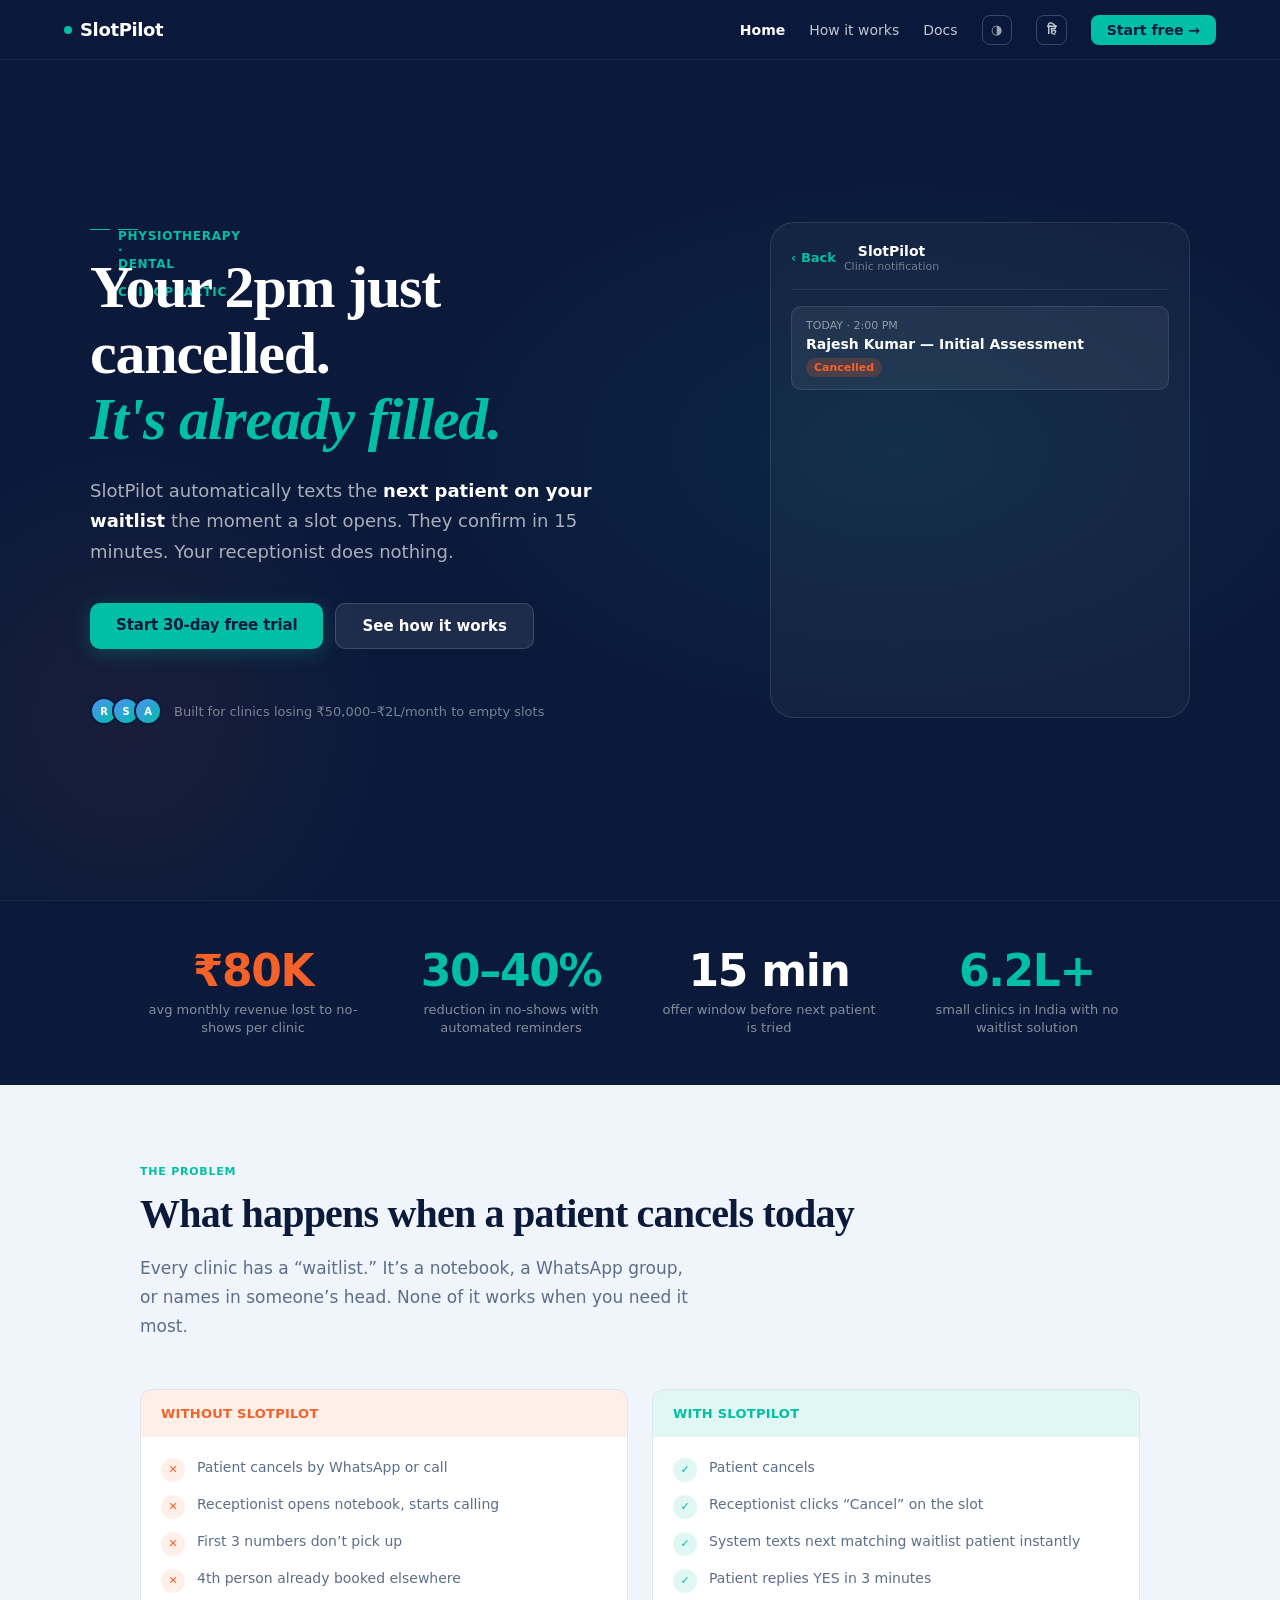
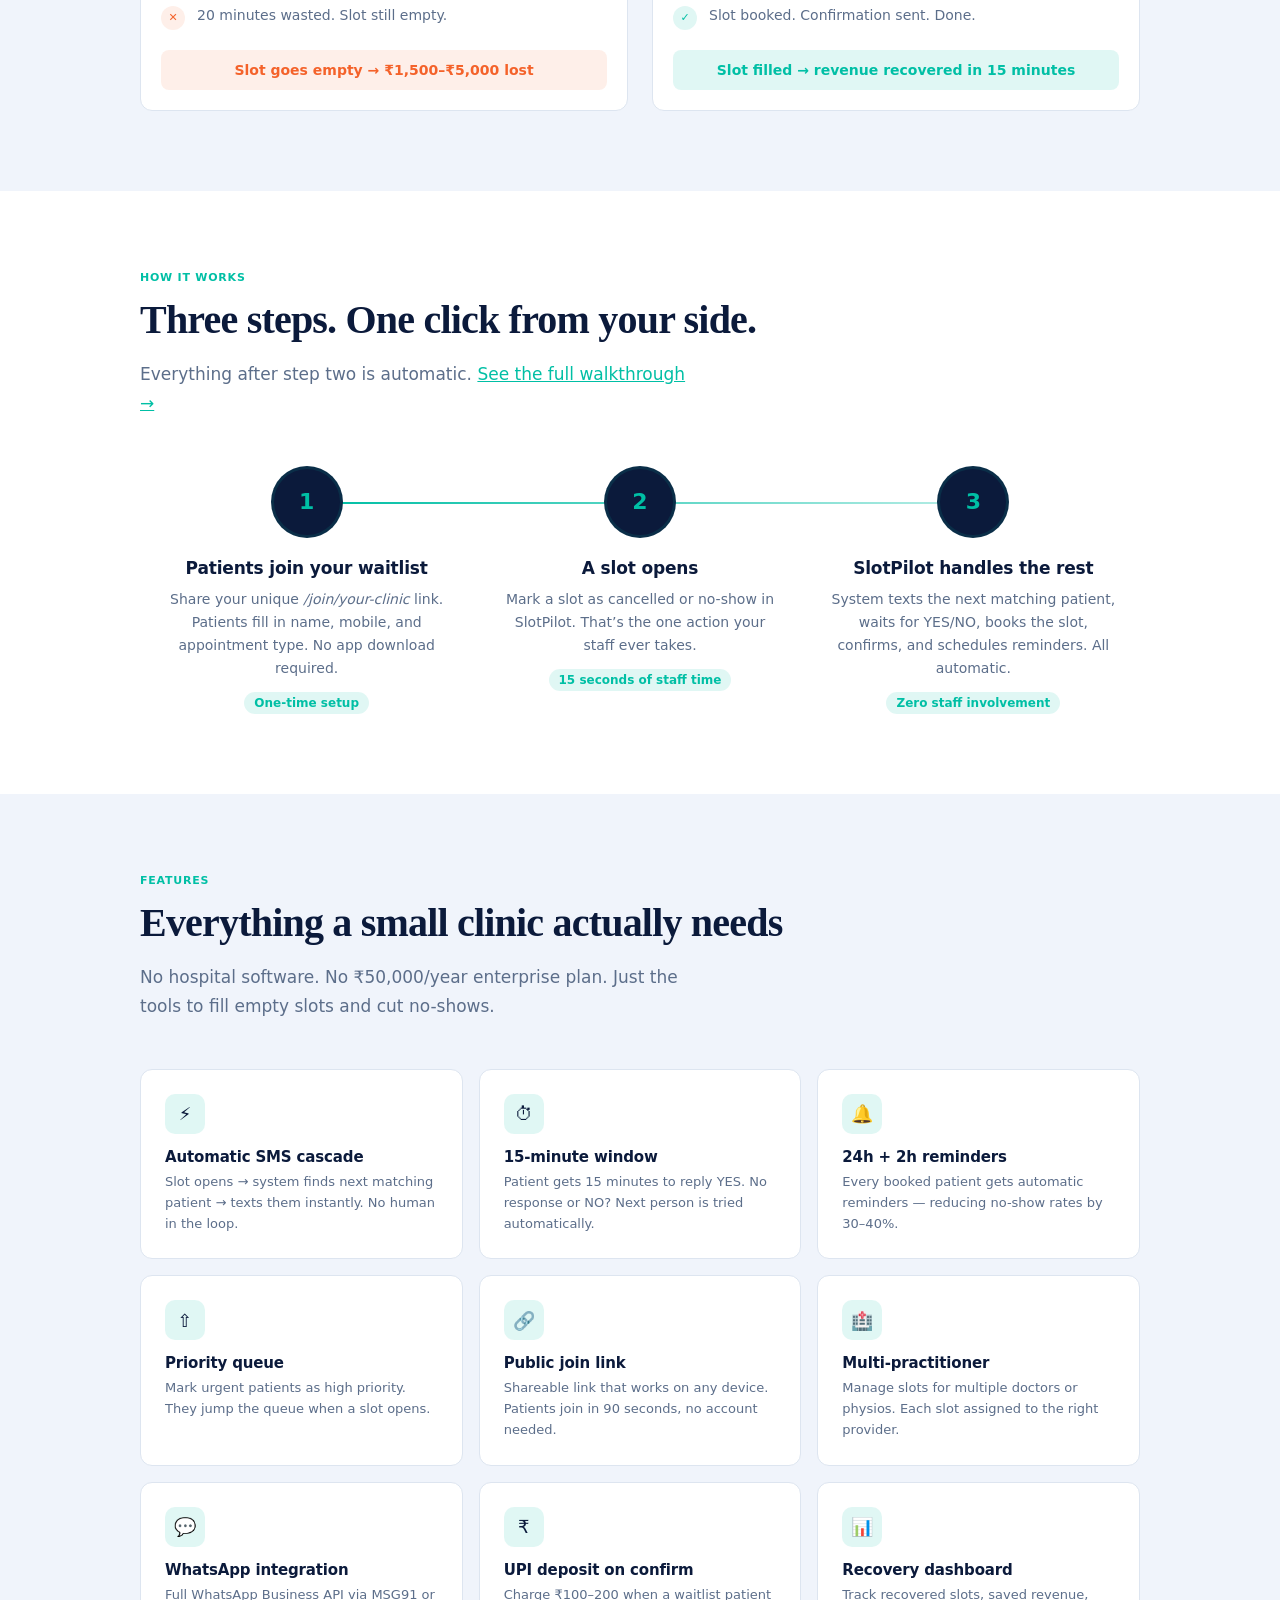
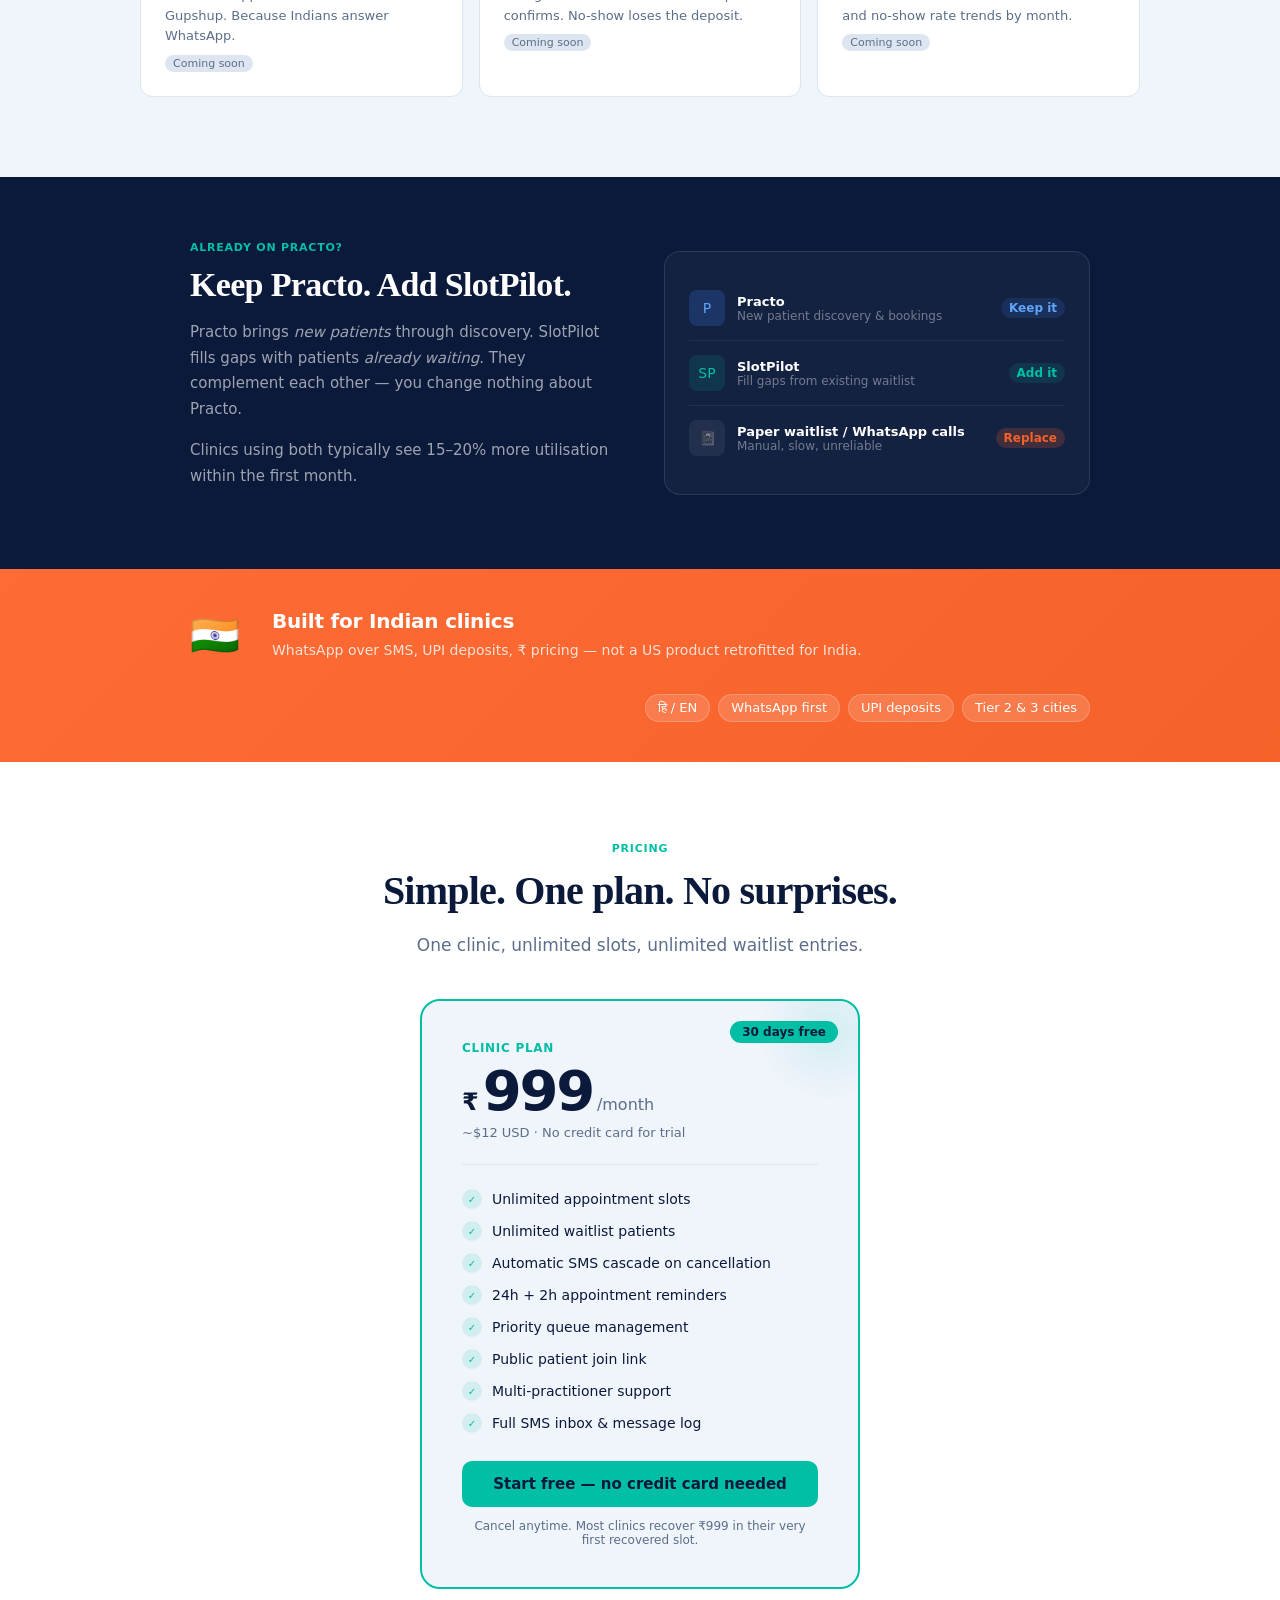
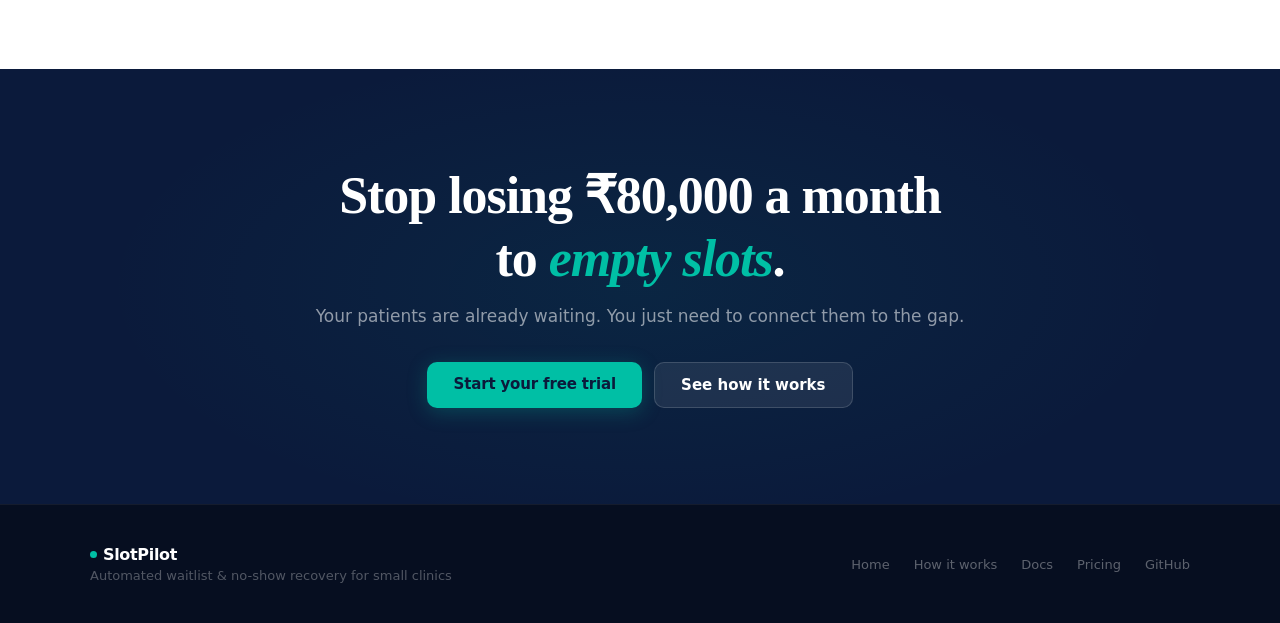
==== index.html @ 2dc46ecb "Add English/Hindi i18n to all three site pages Full translation coverage on index.html and how-it-wo" ====
<!DOCTYPE html>
<html lang="en">
<head>
<meta charset="UTF-8">
<meta name="viewport" content="width=device-width,initial-scale=1.0">
<title>SlotPilot — Automated Clinic Waitlist & No-Show Recovery</title>
<meta name="description" content="SlotPilot automatically fills cancelled clinic slots from your waitlist via SMS. Built for physiotherapy, dental, and chiropractic clinics. 30-day free trial.">
<meta name="keywords" content="clinic waitlist management, appointment no-show software, healthcare scheduling India, physiotherapy software, dental clinic management, SMS patient reminders, clinic revenue recovery, waitlist automation, Practo alternative, small clinic software">
<meta property="og:title" content="SlotPilot — Stop Losing ₹80,000/Month to Empty Slots">
<meta property="og:description" content="Your 2pm just cancelled. It's already filled. SlotPilot texts the next waitlist patient automatically. 30-day free trial.">
<meta property="og:type" content="website">
<link rel="stylesheet" href="style.css">
<style>
/* HERO */
.hero{background:var(--midnight);padding:120px 5vw 80px;position:relative;overflow:hidden;min-height:100vh;display:flex;align-items:center;}
.hero::before{content:'';position:absolute;inset:0;background:radial-gradient(ellipse 60% 50% at 70% 50%,rgba(0,191,165,0.08) 0%,transparent 60%),radial-gradient(ellipse 40% 60% at 10% 80%,rgba(244,98,42,0.06) 0%,transparent 50%);}
.hero-inner{max-width:1100px;margin:0 auto;display:grid;grid-template-columns:1fr 420px;gap:60px;align-items:center;position:relative;z-index:1;width:100%;}
@media(max-width:900px){.hero-inner{grid-template-columns:1fr;}.hero-phone{display:none;}}
.hero-eyebrow{display:inline-flex;align-items:center;gap:8px;font-size:12px;font-weight:600;letter-spacing:0.06em;text-transform:uppercase;color:var(--teal);margin-bottom:24px;}
.hero-eyebrow span{display:inline-block;width:20px;height:1px;background:var(--teal);}
.hero h1{font-family:Georgia,"Times New Roman",serif;font-size:clamp(36px,5vw,60px);font-weight:700;line-height:1.1;color:#fff;text-wrap:balance;letter-spacing:-0.02em;margin-bottom:24px;}
.hero h1 em{font-style:italic;color:var(--teal);}
.hero-sub{font-size:18px;line-height:1.7;color:rgba(255,255,255,0.65);max-width:520px;margin-bottom:36px;}
.hero-sub strong{color:#fff;}
.hero-actions{display:flex;gap:12px;flex-wrap:wrap;margin-bottom:48px;}
.hero-proof{display:flex;align-items:center;gap:12px;font-size:13px;color:rgba(255,255,255,0.45);}
.hero-proof-dots{display:flex;}
.proof-avatar{width:28px;height:28px;border-radius:50%;border:2px solid var(--midnight);background:linear-gradient(135deg,#4F8EF7,#00BFA5);display:flex;align-items:center;justify-content:center;font-size:10px;color:#fff;font-weight:700;margin-left:-6px;}
.proof-avatar:first-child{margin-left:0;}
/* PHONE */
.hero-phone{background:rgba(255,255,255,0.04);border:1px solid rgba(255,255,255,0.1);border-radius:24px;padding:20px;}
.phone-bar{display:flex;align-items:center;gap:8px;padding-bottom:16px;border-bottom:1px solid rgba(255,255,255,0.08);margin-bottom:16px;}
.phone-back{color:var(--teal);font-size:13px;font-weight:600;}
.phone-contact{flex:1;text-align:center;font-size:14px;font-weight:600;color:#fff;}
.phone-sub{font-size:11px;color:rgba(255,255,255,0.4);text-align:center;margin-top:1px;}
.chat{display:flex;flex-direction:column;gap:12px;min-height:340px;}
.chat-row{display:flex;}.chat-row.out{justify-content:flex-end;}.chat-row.in{justify-content:flex-start;}
.bubble{max-width:82%;padding:10px 14px;border-radius:16px;font-size:13px;line-height:1.5;}
.bubble.out{background:var(--teal);color:var(--midnight);font-weight:500;border-bottom-right-radius:3px;}
.bubble.in{background:rgba(255,255,255,0.1);color:#fff;border-bottom-left-radius:3px;border:1px solid rgba(255,255,255,0.08);}
.bubble-time{display:block;font-size:10px;margin-top:5px;opacity:0.55;}
.slot-card{background:rgba(255,255,255,0.06);border:1px solid rgba(255,255,255,0.1);border-radius:10px;padding:12px 14px;width:100%;margin-bottom:4px;}
.slot-card .sc-time{font-size:11px;color:rgba(255,255,255,0.5);margin-bottom:4px;}
.slot-card .sc-name{font-size:14px;font-weight:600;color:#fff;}
.slot-card .sc-status{display:inline-block;margin-top:6px;font-size:11px;font-weight:600;padding:3px 8px;border-radius:100px;}
.sc-status.cancelled{background:rgba(244,98,42,0.2);color:#F4622A;}
.sc-status.booked{background:rgba(0,191,165,0.2);color:#00BFA5;}
.chat-step{opacity:0;transform:translateY(8px);transition:opacity .5s,transform .5s;}
.chat-step.show{opacity:1;transform:translateY(0);}
/* STATS */
.stats{background:var(--midnight);padding:48px 5vw;border-top:1px solid rgba(255,255,255,0.06);}
.stats-inner{max-width:1000px;margin:0 auto;display:grid;grid-template-columns:repeat(4,1fr);gap:32px;}
@media(max-width:700px){.stats-inner{grid-template-columns:repeat(2,1fr);}}
.stat{text-align:center;}
.stat-value{font-size:clamp(28px,4vw,44px);font-weight:800;font-variant-numeric:tabular-nums;letter-spacing:-0.03em;line-height:1;margin-bottom:8px;}
.stat-value.ember{color:var(--ember);}.stat-value.teal{color:var(--teal);}.stat-value.white{color:#fff;}
.stat-label{font-size:13px;color:rgba(255,255,255,0.5);line-height:1.4;}
/* BA */
.ba-grid{display:grid;grid-template-columns:1fr 1fr;gap:24px;}
@media(max-width:700px){.ba-grid{grid-template-columns:1fr;}}
.ba-card{background:var(--surface);border-radius:var(--radius);border:1px solid var(--border);overflow:hidden;}
.ba-header{padding:16px 20px;font-size:13px;font-weight:700;letter-spacing:0.02em;text-transform:uppercase;}
.ba-header.before{background:var(--ember-t);color:var(--ember);}
.ba-header.after{background:var(--teal-t);color:var(--teal);}
.ba-steps{padding:20px;display:flex;flex-direction:column;gap:12px;}
.ba-step{display:flex;gap:12px;align-items:flex-start;font-size:14px;color:var(--ash);line-height:1.5;}
.ba-icon{width:24px;height:24px;border-radius:50%;flex-shrink:0;display:flex;align-items:center;justify-content:center;font-size:11px;font-weight:700;margin-top:1px;}
.ba-icon.x{background:var(--ember-t);color:var(--ember);}
.ba-icon.ok{background:var(--teal-t);color:var(--teal);}
.ba-result{margin:0 20px 20px;padding:12px 16px;border-radius:8px;font-size:14px;font-weight:600;text-align:center;}
.ba-result.loss{background:var(--ember-t);color:var(--ember);}
.ba-result.win{background:var(--teal-t);color:var(--teal);}
/* HOW */
.steps-row{display:grid;grid-template-columns:repeat(3,1fr);gap:0;position:relative;}
@media(max-width:700px){.steps-row{grid-template-columns:1fr;}}
.steps-row::before{content:'';position:absolute;top:36px;left:calc(16.67% + 20px);right:calc(16.67% + 20px);height:2px;background:linear-gradient(90deg,var(--teal),rgba(0,191,165,0.3));}
@media(max-width:700px){.steps-row::before{display:none;}}
.how-step{text-align:center;padding:0 24px;position:relative;z-index:1;}
.how-num{width:72px;height:72px;border-radius:50%;background:var(--midnight);color:var(--teal);font-size:22px;font-weight:800;display:flex;align-items:center;justify-content:center;margin:0 auto 20px;border:3px solid var(--teal-t);font-variant-numeric:tabular-nums;}
.how-title{font-size:17px;font-weight:700;color:var(--ink);margin-bottom:10px;letter-spacing:-0.01em;}
.how-desc{font-size:14px;color:var(--ash);line-height:1.65;}
.how-badge{display:inline-block;margin-top:12px;background:var(--teal-t);color:var(--teal);font-size:12px;font-weight:600;padding:4px 10px;border-radius:100px;}
/* FEATURES */
.features-grid{display:grid;grid-template-columns:repeat(3,1fr);gap:16px;}
@media(max-width:800px){.features-grid{grid-template-columns:repeat(2,1fr);}}
@media(max-width:500px){.features-grid{grid-template-columns:1fr;}}
.feat{background:var(--surface);border:1px solid var(--border);border-radius:var(--radius);padding:24px;transition:border-color .2s,box-shadow .2s;}
.feat:hover{border-color:var(--teal);box-shadow:0 4px 24px rgba(0,191,165,0.08);}
.feat-icon{width:40px;height:40px;border-radius:10px;background:var(--teal-t);display:flex;align-items:center;justify-content:center;font-size:18px;margin-bottom:14px;}
.feat-title{font-size:15px;font-weight:700;color:var(--ink);margin-bottom:6px;letter-spacing:-0.01em;}
.feat-desc{font-size:13px;color:var(--ash);line-height:1.6;}
.feat-coming{display:inline-block;margin-top:8px;font-size:11px;color:var(--ash);background:var(--border);padding:2px 8px;border-radius:100px;}
/* PRACTO */
.practo-section{background:var(--midnight);padding:64px 5vw;}
.practo-inner{max-width:900px;margin:0 auto;display:grid;grid-template-columns:1fr 1fr;gap:48px;align-items:center;}
@media(max-width:700px){.practo-inner{grid-template-columns:1fr;gap:32px;}}
.practo-text .label{font-size:11px;font-weight:700;letter-spacing:0.07em;text-transform:uppercase;color:var(--teal);margin-bottom:12px;}
.practo-text h2{font-family:Georgia,"Times New Roman",serif;font-size:clamp(22px,3vw,34px);font-weight:700;color:#fff;letter-spacing:-0.02em;margin-bottom:16px;text-wrap:balance;}
.practo-text p{font-size:15px;color:rgba(255,255,255,0.6);line-height:1.7;margin-bottom:16px;}
.practo-diagram{background:rgba(255,255,255,0.04);border:1px solid rgba(255,255,255,0.1);border-radius:16px;padding:24px;}
.prow{display:flex;align-items:center;gap:12px;padding:14px 0;border-bottom:1px solid rgba(255,255,255,0.06);}
.prow:last-child{border-bottom:none;}
.prow-icon{width:36px;height:36px;border-radius:8px;display:flex;align-items:center;justify-content:center;font-size:14px;flex-shrink:0;}
.prow-icon.blue{background:rgba(59,130,246,0.2);color:#60A5FA;}
.prow-icon.teal{background:var(--teal-t);color:var(--teal);}
.prow-label{flex:1;}
.prow-name{font-size:13px;font-weight:600;color:#fff;}
.prow-job{font-size:12px;color:rgba(255,255,255,0.4);}
.prow-check{font-size:12px;font-weight:600;padding:3px 8px;border-radius:100px;}
.prow-check.comp{background:rgba(59,130,246,0.15);color:#60A5FA;}
.prow-check.sp{background:var(--teal-t);color:var(--teal);}
/* INDIA */
.india-bar{background:linear-gradient(135deg,#FF6B35 0%,#F4622A 100%);padding:40px 5vw;}
.india-inner{max-width:900px;margin:0 auto;display:flex;align-items:center;gap:32px;flex-wrap:wrap;}
.india-flag{font-size:40px;flex-shrink:0;}
.india-text h3{font-size:20px;font-weight:700;color:#fff;margin-bottom:6px;letter-spacing:-0.01em;}
.india-text p{font-size:14px;color:rgba(255,255,255,0.8);line-height:1.6;}
.india-tags{margin-left:auto;display:flex;gap:8px;flex-wrap:wrap;}
.india-tag{background:rgba(255,255,255,0.15);color:#fff;padding:5px 12px;border-radius:100px;font-size:13px;font-weight:500;border:1px solid rgba(255,255,255,0.2);}
/* PRICING */
.pricing-section{background:var(--surface);}
.pricing-card{max-width:440px;margin:0 auto;background:var(--bg);border:2px solid var(--teal);border-radius:20px;padding:40px;position:relative;overflow:hidden;}
.pricing-card::before{content:'';position:absolute;top:-40px;right:-40px;width:140px;height:140px;background:radial-gradient(circle,rgba(0,191,165,0.12) 0%,transparent 70%);}
.pricing-badge{position:absolute;top:20px;right:20px;background:var(--teal);color:var(--midnight);font-size:12px;font-weight:700;padding:4px 12px;border-radius:100px;}
.pricing-plan{font-size:12px;font-weight:700;letter-spacing:0.06em;text-transform:uppercase;color:var(--teal);margin-bottom:8px;}
.pricing-price{display:flex;align-items:baseline;gap:4px;margin-bottom:6px;}
.pricing-currency{font-size:24px;font-weight:700;color:var(--ink);}
.pricing-amount{font-size:56px;font-weight:800;color:var(--ink);letter-spacing:-0.04em;font-variant-numeric:tabular-nums;line-height:1;}
.pricing-period{font-size:16px;color:var(--ash);}
.pricing-usd{font-size:13px;color:var(--ash);margin-bottom:24px;}
.pricing-divider{height:1px;background:var(--border);margin:24px 0;}
.pricing-features{display:flex;flex-direction:column;gap:12px;margin-bottom:28px;}
.pf{display:flex;align-items:center;gap:10px;font-size:14px;color:var(--ink);}
.pf-check{width:20px;height:20px;border-radius:50%;background:var(--teal-t);color:var(--teal);font-size:10px;font-weight:700;display:flex;align-items:center;justify-content:center;flex-shrink:0;}
.pricing-note{text-align:center;font-size:12px;color:var(--ash);margin-top:12px;}
/* CTA */
.cta-section{background:var(--midnight);padding:96px 5vw;text-align:center;position:relative;overflow:hidden;}
.cta-section::before{content:'';position:absolute;inset:0;background:radial-gradient(ellipse 60% 80% at 50% 50%,rgba(0,191,165,0.07) 0%,transparent 70%);}
.cta-section h2{font-family:Georgia,"Times New Roman",serif;font-size:clamp(28px,5vw,52px);font-weight:700;color:#fff;text-wrap:balance;margin-bottom:16px;letter-spacing:-0.02em;line-height:1.2;position:relative;z-index:1;}
.cta-section h2 em{color:var(--teal);font-style:italic;}
.cta-sub{font-size:17px;color:rgba(255,255,255,0.55);margin-bottom:36px;position:relative;z-index:1;}
.cta-actions{display:flex;gap:12px;justify-content:center;flex-wrap:wrap;position:relative;z-index:1;}
</style>
</head>
<body>
<nav id="nav" class="dark-nav">
  <a class="nav-logo" href="index.html"><span class="dot"></span>SlotPilot</a>
  <div class="nav-links">
    <a class="nav-link active" href="index.html" data-i18n="nav.home">Home</a>
    <a class="nav-link" href="how-it-works.html" data-i18n="nav.how">How it works</a>
    <a class="nav-link" href="docs.html" data-i18n="nav.docs">Docs</a>
    <button class="nav-theme" id="themeBtn" aria-label="Toggle theme">&#9681;</button>
    <button class="nav-lang" id="langBtn" aria-label="हिंदी में बदलें">हि</button>
    <a class="nav-cta" href="#pricing" data-i18n="nav.startFree">Start free &rarr;</a>
  </div>
</nav>

<section class="hero">
  <div class="hero-inner">
    <div>
      <div class="hero-eyebrow"><span></span><span data-i18n="hero.eyebrow">Physiotherapy &middot; dental &middot; chiropractic</span></div>
      <h1 data-i18n="hero.h1">Your 2pm just<br>cancelled.<br><em>It's already filled.</em></h1>
      <p class="hero-sub" data-i18n="hero.sub">SlotPilot automatically texts the <strong>next patient on your waitlist</strong> the moment a slot opens. They confirm in 15 minutes. Your receptionist does nothing.</p>
      <div class="hero-actions">
        <a class="btn-primary" href="#pricing" data-i18n="hero.cta1">Start 30-day free trial</a>
        <a class="btn-ghost-dark" href="how-it-works.html" data-i18n="hero.cta2">See how it works</a>
      </div>
      <div class="hero-proof">
        <div class="hero-proof-dots">
          <div class="proof-avatar">R</div><div class="proof-avatar">S</div><div class="proof-avatar">A</div>
        </div>
        <span data-i18n="hero.proof">Built for clinics losing &#8377;50,000&ndash;&#8377;2L/month to empty slots</span>
      </div>
    </div>
    <div class="hero-phone">
      <div class="phone-bar">
        <span class="phone-back">&#8249; Back</span>
        <div><div class="phone-contact">SlotPilot</div><div class="phone-sub">Clinic notification</div></div>
        <span></span>
      </div>
      <div class="chat" id="chat">
        <div class="slot-card chat-step" id="s0">
          <div class="sc-time">TODAY &middot; 2:00 PM</div>
          <div class="sc-name">Rajesh Kumar &mdash; Initial Assessment</div>
          <span class="sc-status cancelled">Cancelled</span>
        </div>
        <div class="chat-row out chat-step" id="s1">
          <div class="bubble out">Hi Priya! An <strong>Initial Assessment</strong> slot opened at City Physio at 2:00pm. Reply YES to confirm or NO to skip. Offer expires in 15 min.<span class="bubble-time">2:08pm &middot; SlotPilot</span></div>
        </div>
        <div class="chat-row in chat-step" id="s2">
          <div class="bubble in">YES<span class="bubble-time">2:11pm</span></div>
        </div>
        <div class="slot-card chat-step" id="s3">
          <div class="sc-time">TODAY &middot; 2:00 PM</div>
          <div class="sc-name">Priya Mehta &mdash; Initial Assessment</div>
          <span class="sc-status booked">&#10003; Booked</span>
        </div>
      </div>
    </div>
  </div>
</section>

<div class="stats">
  <div class="stats-inner">
    <div class="stat"><div class="stat-value ember">&#8377;80K</div><div class="stat-label" data-i18n="stat.1">avg monthly revenue lost to no-shows per clinic</div></div>
    <div class="stat"><div class="stat-value teal">30&ndash;40%</div><div class="stat-label" data-i18n="stat.2">reduction in no-shows with automated reminders</div></div>
    <div class="stat"><div class="stat-value white">15 min</div><div class="stat-label" data-i18n="stat.3">offer window before next patient is tried</div></div>
    <div class="stat"><div class="stat-value teal">6.2L+</div><div class="stat-label" data-i18n="stat.4">small clinics in India with no waitlist solution</div></div>
  </div>
</div>

<section class="section">
  <div class="section-inner">
    <div class="section-eyebrow reveal" data-i18n="prob.eyebrow">The problem</div>
    <h2 class="reveal" data-i18n="prob.h2">What happens when a patient cancels today</h2>
    <p class="section-sub reveal" data-i18n="prob.sub">Every clinic has a &ldquo;waitlist.&rdquo; It&rsquo;s a notebook, a WhatsApp group, or names in someone&rsquo;s head. None of it works when you need it most.</p>
    <div class="ba-grid reveal">
      <div class="ba-card">
        <div class="ba-header before" data-i18n="before.header">Without SlotPilot</div>
        <div class="ba-steps">
          <div class="ba-step"><div class="ba-icon x">&#10005;</div><span data-i18n="before.s1">Patient cancels by WhatsApp or call</span></div>
          <div class="ba-step"><div class="ba-icon x">&#10005;</div><span data-i18n="before.s2">Receptionist opens notebook, starts calling</span></div>
          <div class="ba-step"><div class="ba-icon x">&#10005;</div><span data-i18n="before.s3">First 3 numbers don&rsquo;t pick up</span></div>
          <div class="ba-step"><div class="ba-icon x">&#10005;</div><span data-i18n="before.s4">4th person already booked elsewhere</span></div>
          <div class="ba-step"><div class="ba-icon x">&#10005;</div><span data-i18n="before.s5">20 minutes wasted. Slot still empty.</span></div>
        </div>
        <div class="ba-result loss" data-i18n="before.result">Slot goes empty &rarr; &#8377;1,500&ndash;&#8377;5,000 lost</div>
      </div>
      <div class="ba-card">
        <div class="ba-header after" data-i18n="after.header">With SlotPilot</div>
        <div class="ba-steps">
          <div class="ba-step"><div class="ba-icon ok">&#10003;</div><span data-i18n="after.s1">Patient cancels</span></div>
          <div class="ba-step"><div class="ba-icon ok">&#10003;</div><span data-i18n="after.s2">Receptionist clicks &ldquo;Cancel&rdquo; on the slot</span></div>
          <div class="ba-step"><div class="ba-icon ok">&#10003;</div><span data-i18n="after.s3">System texts next matching waitlist patient instantly</span></div>
          <div class="ba-step"><div class="ba-icon ok">&#10003;</div><span data-i18n="after.s4">Patient replies YES in 3 minutes</span></div>
          <div class="ba-step"><div class="ba-icon ok">&#10003;</div><span data-i18n="after.s5">Slot booked. Confirmation sent. Done.</span></div>
        </div>
        <div class="ba-result win" data-i18n="after.result">Slot filled &rarr; revenue recovered in 15 minutes</div>
      </div>
    </div>
  </div>
</section>

<section class="section surface-bg" id="how">
  <div class="section-inner">
    <div class="section-eyebrow reveal" data-i18n="how.eyebrow">How it works</div>
    <h2 class="reveal" data-i18n="how.h2">Three steps. One click from your side.</h2>
    <p class="section-sub reveal" data-i18n="how.sub">Everything after step two is automatic. <a href="how-it-works.html" style="color:var(--teal)">See the full walkthrough &rarr;</a></p>
    <div class="steps-row reveal">
      <div class="how-step">
        <div class="how-num">1</div>
        <div class="how-title" data-i18n="how.step1.title">Patients join your waitlist</div>
        <div class="how-desc" data-i18n="how.step1.desc">Share your unique <em>/join/your-clinic</em> link. Patients fill in name, mobile, and appointment type. No app download required.</div>
        <span class="how-badge" data-i18n="how.step1.badge">One-time setup</span>
      </div>
      <div class="how-step">
        <div class="how-num">2</div>
        <div class="how-title" data-i18n="how.step2.title">A slot opens</div>
        <div class="how-desc" data-i18n="how.step2.desc">Mark a slot as cancelled or no-show in SlotPilot. That&rsquo;s the one action your staff ever takes.</div>
        <span class="how-badge" data-i18n="how.step2.badge">15 seconds of staff time</span>
      </div>
      <div class="how-step">
        <div class="how-num">3</div>
        <div class="how-title" data-i18n="how.step3.title">SlotPilot handles the rest</div>
        <div class="how-desc" data-i18n="how.step3.desc">System texts the next matching patient, waits for YES/NO, books the slot, confirms, and schedules reminders. All automatic.</div>
        <span class="how-badge" data-i18n="how.step3.badge">Zero staff involvement</span>
      </div>
    </div>
  </div>
</section>

<section class="section" id="features">
  <div class="section-inner">
    <div class="section-eyebrow reveal" data-i18n="feat.eyebrow">Features</div>
    <h2 class="reveal" data-i18n="feat.h2">Everything a small clinic actually needs</h2>
    <p class="section-sub reveal" data-i18n="feat.sub">No hospital software. No &#8377;50,000/year enterprise plan. Just the tools to fill empty slots and cut no-shows.</p>
    <div class="features-grid reveal">
      <div class="feat"><div class="feat-icon">&#9889;</div><div class="feat-title" data-i18n="feat.1.title">Automatic SMS cascade</div><div class="feat-desc" data-i18n="feat.1.desc">Slot opens &rarr; system finds next matching patient &rarr; texts them instantly. No human in the loop.</div></div>
      <div class="feat"><div class="feat-icon">&#9201;</div><div class="feat-title" data-i18n="feat.2.title">15-minute window</div><div class="feat-desc" data-i18n="feat.2.desc">Patient gets 15 minutes to reply YES. No response or NO? Next person is tried automatically.</div></div>
      <div class="feat"><div class="feat-icon">&#128276;</div><div class="feat-title" data-i18n="feat.3.title">24h + 2h reminders</div><div class="feat-desc" data-i18n="feat.3.desc">Every booked patient gets automatic reminders &mdash; reducing no-show rates by 30&ndash;40%.</div></div>
      <div class="feat"><div class="feat-icon">&#8679;</div><div class="feat-title" data-i18n="feat.4.title">Priority queue</div><div class="feat-desc" data-i18n="feat.4.desc">Mark urgent patients as high priority. They jump the queue when a slot opens.</div></div>
      <div class="feat"><div class="feat-icon">&#128279;</div><div class="feat-title" data-i18n="feat.5.title">Public join link</div><div class="feat-desc" data-i18n="feat.5.desc">Shareable link that works on any device. Patients join in 90 seconds, no account needed.</div></div>
      <div class="feat"><div class="feat-icon">&#127973;</div><div class="feat-title" data-i18n="feat.6.title">Multi-practitioner</div><div class="feat-desc" data-i18n="feat.6.desc">Manage slots for multiple doctors or physios. Each slot assigned to the right provider.</div></div>
      <div class="feat"><div class="feat-icon">&#128172;</div><div class="feat-title" data-i18n="feat.7.title">WhatsApp integration</div><div class="feat-desc" data-i18n="feat.7.desc">Full WhatsApp Business API via MSG91 or Gupshup. Because Indians answer WhatsApp.</div><span class="feat-coming" data-i18n="feat.7.soon">Coming soon</span></div>
      <div class="feat"><div class="feat-icon">&#8377;</div><div class="feat-title" data-i18n="feat.8.title">UPI deposit on confirm</div><div class="feat-desc" data-i18n="feat.8.desc">Charge &#8377;100&ndash;200 when a waitlist patient confirms. No-show loses the deposit.</div><span class="feat-coming" data-i18n="feat.8.soon">Coming soon</span></div>
      <div class="feat"><div class="feat-icon">&#128202;</div><div class="feat-title" data-i18n="feat.9.title">Recovery dashboard</div><div class="feat-desc" data-i18n="feat.9.desc">Track recovered slots, saved revenue, and no-show rate trends by month.</div><span class="feat-coming" data-i18n="feat.9.soon">Coming soon</span></div>
    </div>
  </div>
</section>

<div class="practo-section">
  <div class="practo-inner">
    <div class="practo-text">
      <div class="label" data-i18n="practo.label">Already on Practo?</div>
      <h2 data-i18n="practo.h2">Keep Practo. Add SlotPilot.</h2>
      <p data-i18n="practo.p1">Practo brings <em>new patients</em> through discovery. SlotPilot fills gaps with patients <em>already waiting</em>. They complement each other &mdash; you change nothing about Practo.</p>
      <p data-i18n="practo.p2">Clinics using both typically see 15&ndash;20% more utilisation within the first month.</p>
    </div>
    <div class="practo-diagram">
      <div class="prow"><div class="prow-icon blue">P</div><div class="prow-label"><div class="prow-name">Practo</div><div class="prow-job">New patient discovery &amp; bookings</div></div><span class="prow-check comp">Keep it</span></div>
      <div class="prow"><div class="prow-icon teal">SP</div><div class="prow-label"><div class="prow-name">SlotPilot</div><div class="prow-job">Fill gaps from existing waitlist</div></div><span class="prow-check sp">Add it</span></div>
      <div class="prow"><div class="prow-icon" style="background:rgba(255,255,255,0.06);color:rgba(255,255,255,0.4);">&#128211;</div><div class="prow-label"><div class="prow-name">Paper waitlist / WhatsApp calls</div><div class="prow-job">Manual, slow, unreliable</div></div><span class="prow-check" style="background:rgba(244,98,42,0.2);color:#F4622A;">Replace</span></div>
    </div>
  </div>
</div>

<div class="india-bar">
  <div class="india-inner">
    <div class="india-flag">&#127470;&#127475;</div>
    <div class="india-text"><h3 data-i18n="india.h3">Built for Indian clinics</h3><p data-i18n="india.p">WhatsApp over SMS, UPI deposits, &#8377; pricing &mdash; not a US product retrofitted for India.</p></div>
    <div class="india-tags">
      <span class="india-tag">हि / EN</span>
      <span class="india-tag">WhatsApp first</span>
      <span class="india-tag">UPI deposits</span>
      <span class="india-tag">Tier 2 &amp; 3 cities</span>
    </div>
  </div>
</div>

<section class="section pricing-section" id="pricing">
  <div class="section-inner">
    <div class="section-eyebrow reveal" style="text-align:center" data-i18n="price.eyebrow">Pricing</div>
    <h2 class="reveal" style="text-align:center;max-width:100%" data-i18n="price.h2">Simple. One plan. No surprises.</h2>
    <p class="section-sub reveal" style="text-align:center;max-width:100%;margin-bottom:40px" data-i18n="price.sub">One clinic, unlimited slots, unlimited waitlist entries.</p>
    <div class="pricing-card reveal">
      <span class="pricing-badge">30 days free</span>
      <div class="pricing-plan" data-i18n="price.plan">Clinic plan</div>
      <div class="pricing-price"><span class="pricing-currency">&#8377;</span><span class="pricing-amount">999</span><span class="pricing-period">/month</span></div>
      <div class="pricing-usd" data-i18n="price.usd">~$12 USD &middot; No credit card for trial</div>
      <div class="pricing-divider"></div>
      <div class="pricing-features">
        <div class="pf"><div class="pf-check">&#10003;</div><span data-i18n="price.f1">Unlimited appointment slots</span></div>
        <div class="pf"><div class="pf-check">&#10003;</div><span data-i18n="price.f2">Unlimited waitlist patients</span></div>
        <div class="pf"><div class="pf-check">&#10003;</div><span data-i18n="price.f3">Automatic SMS cascade on cancellation</span></div>
        <div class="pf"><div class="pf-check">&#10003;</div><span data-i18n="price.f4">24h + 2h appointment reminders</span></div>
        <div class="pf"><div class="pf-check">&#10003;</div><span data-i18n="price.f5">Priority queue management</span></div>
        <div class="pf"><div class="pf-check">&#10003;</div><span data-i18n="price.f6">Public patient join link</span></div>
        <div class="pf"><div class="pf-check">&#10003;</div><span data-i18n="price.f7">Multi-practitioner support</span></div>
        <div class="pf"><div class="pf-check">&#10003;</div><span data-i18n="price.f8">Full SMS inbox &amp; message log</span></div>
      </div>
      <a class="btn-full" href="https://github.com/hkpritiranjan/slotpilot" data-i18n="price.btn">Start free &mdash; no credit card needed</a>
      <p class="pricing-note" data-i18n="price.note">Cancel anytime. Most clinics recover &#8377;999 in their very first recovered slot.</p>
    </div>
  </div>
</section>

<section class="cta-section">
  <h2 data-i18n="cta.h2">Stop losing &#8377;80,000 a month<br>to <em>empty slots</em>.</h2>
  <p class="cta-sub" data-i18n="cta.sub">Your patients are already waiting. You just need to connect them to the gap.</p>
  <div class="cta-actions">
    <a class="btn-primary" href="#pricing" data-i18n="cta.btn1">Start your free trial</a>
    <a class="btn-ghost-dark" href="how-it-works.html" data-i18n="cta.btn2">See how it works</a>
  </div>
</section>

<footer>
  <div class="footer-inner">
    <div><div class="footer-logo"><span class="footer-dot"></span>SlotPilot</div><div class="footer-tagline" data-i18n="footer.tagline">Automated waitlist &amp; no-show recovery for small clinics</div></div>
    <div class="footer-links">
      <a class="footer-link" href="index.html" data-i18n="footer.home">Home</a>
      <a class="footer-link" href="how-it-works.html" data-i18n="footer.how">How it works</a>
      <a class="footer-link" href="docs.html" data-i18n="footer.docs">Docs</a>
      <a class="footer-link" href="#pricing" data-i18n="footer.pricing">Pricing</a>
      <a class="footer-link" href="https://github.com/hkpritiranjan/slotpilot" target="_blank" rel="noopener" data-i18n="footer.github">GitHub</a>
    </div>
  </div>
</footer>
<script src="i18n.js"></script>
<script>
const nav=document.getElementById('nav');
window.addEventListener('scroll',()=>{if(window.scrollY>40){nav.classList.remove('dark-nav');nav.classList.add('scrolled-dark');}else{nav.classList.add('dark-nav');nav.classList.remove('scrolled-dark');}},{passive:true});
const root=document.documentElement,themeBtn=document.getElementById('themeBtn');
const stored=localStorage.getItem('sp-theme');if(stored)root.dataset.theme=stored;
themeBtn.addEventListener('click',()=>{const c=root.dataset.theme,s=window.matchMedia('(prefers-color-scheme:dark)').matches?'dark':'light',n=!c?(s==='dark'?'light':'dark'):c==='dark'?'light':'dark';root.dataset.theme=n;localStorage.setItem('sp-theme',n);});
document.querySelectorAll('.reveal').forEach(el=>new IntersectionObserver((e)=>{e.forEach(x=>{if(x.isIntersecting){x.target.classList.add('visible');}});},{threshold:0.12}).observe(el));
const steps=['s0','s1','s2','s3'];let i=0;
function next(){if(i<steps.length){const el=document.getElementById(steps[i]);if(el)el.classList.add('show');i++;if(i<steps.length)setTimeout(next,i===1?1200:i===2?2400:1400);else setTimeout(reset,4000);}}
function reset(){steps.forEach(id=>{const el=document.getElementById(id);if(el)el.classList.remove('show');});i=0;setTimeout(next,800);}
setTimeout(next,1000);
</script>
</body>
</html>
---- style.css ----
*,*::before,*::after{box-sizing:border-box;margin:0;padding:0}
html{font-size:16px;scroll-behavior:smooth}

:root{
  --midnight:#0B1A3B;
  --teal:#00BFA5;
  --teal-d:#009E87;
  --teal-t:rgba(0,191,165,0.12);
  --ember:#F4622A;
  --ember-t:rgba(244,98,42,0.1);
  --cloud:#FFFFFF;
  --ash:#5C6E8A;
  --ink:#0B1A3B;
  --border:#DDE5F0;
  --radius:12px;
  --bg:#F0F4FB;
  --surface:#FFFFFF;
}
@media(prefers-color-scheme:dark){
  :root{
    --bg:#060E20;--surface:#0E1B38;--ink:#E8EEF8;
    --ash:#7A90B0;--border:#1A2A4A;
  }
}
:root[data-theme="dark"]{--bg:#060E20;--surface:#0E1B38;--ink:#E8EEF8;--ash:#7A90B0;--border:#1A2A4A;}
:root[data-theme="light"]{--bg:#F0F4FB;--surface:#FFFFFF;--ink:#0B1A3B;--ash:#5C6E8A;--border:#DDE5F0;}

body{background:var(--bg);color:var(--ink);font-family:-apple-system,BlinkMacSystemFont,"Segoe UI",system-ui,sans-serif;-webkit-font-smoothing:antialiased;overflow-x:hidden;}

/* NAV */
nav{position:fixed;top:0;left:0;right:0;z-index:100;padding:0 5vw;height:60px;display:flex;align-items:center;justify-content:space-between;transition:background .3s,border-color .3s;border-bottom:1px solid transparent;}
nav.dark-nav,nav.scrolled-dark{background:rgba(11,26,59,0.97);border-color:rgba(255,255,255,0.08);backdrop-filter:blur(12px);}
nav.light-nav{background:rgba(255,255,255,0.97);border-color:var(--border);backdrop-filter:blur(12px);}
nav.scrolled-light{background:rgba(255,255,255,0.97);border-color:var(--border);backdrop-filter:blur(12px);}
.nav-logo{font-size:18px;font-weight:800;color:#fff;letter-spacing:-0.02em;text-decoration:none;display:flex;align-items:center;gap:8px;}
.nav-logo.dark-text{color:var(--ink);}
.nav-logo .dot{width:8px;height:8px;border-radius:50%;background:var(--teal);display:inline-block;}
.nav-links{display:flex;align-items:center;gap:24px;}
.nav-link{color:rgba(255,255,255,0.75);text-decoration:none;font-size:14px;font-weight:500;transition:color .2s;}
.nav-link:hover{color:#fff;}
.nav-link.dark-link{color:var(--ash);}
.nav-link.dark-link:hover{color:var(--ink);}
.nav-link.active{color:#fff;font-weight:600;}
.nav-link.dark-link.active{color:var(--ink);font-weight:600;}
.nav-cta{background:var(--teal);color:var(--midnight);padding:7px 16px;border-radius:8px;font-size:14px;font-weight:700;text-decoration:none;transition:background .2s,transform .15s;}
.nav-cta:hover{background:#00D4B8;transform:translateY(-1px);}
.nav-theme{background:transparent;border:1px solid rgba(255,255,255,0.2);color:rgba(255,255,255,0.6);cursor:pointer;width:30px;height:30px;border-radius:8px;font-size:13px;display:flex;align-items:center;justify-content:center;transition:border-color .2s;}
.nav-theme.dark-btn{border-color:var(--border);color:var(--ash);}
.nav-lang{background:transparent;border:1px solid rgba(255,255,255,0.2);color:rgba(255,255,255,0.75);cursor:pointer;padding:0 10px;height:30px;border-radius:8px;font-size:13px;font-weight:700;font-family:inherit;display:flex;align-items:center;justify-content:center;transition:border-color .2s,color .2s;white-space:nowrap;letter-spacing:0.01em;}
.nav-lang:hover{border-color:var(--teal);color:#fff;}
.nav-lang.dark-btn{border-color:var(--border);color:var(--ash);}
.nav-lang.dark-btn:hover{border-color:var(--teal);color:var(--ink);}
@media(max-width:640px){.nav-links .nav-link:not(.nav-cta){display:none;}}

/* BUTTONS */
.btn-primary{background:var(--teal);color:var(--midnight);padding:13px 26px;border-radius:10px;font-size:15px;font-weight:700;text-decoration:none;transition:background .2s,transform .15s,box-shadow .2s;box-shadow:0 4px 20px rgba(0,191,165,0.25);letter-spacing:-0.01em;display:inline-block;}
.btn-primary:hover{background:#00D4B8;transform:translateY(-2px);box-shadow:0 8px 28px rgba(0,191,165,0.38);}
.btn-ghost-dark{background:rgba(255,255,255,0.08);color:#fff;padding:13px 26px;border-radius:10px;border:1px solid rgba(255,255,255,0.15);font-size:15px;font-weight:600;text-decoration:none;transition:background .2s;display:inline-block;}
.btn-ghost-dark:hover{background:rgba(255,255,255,0.14);}
.btn-ghost-light{background:var(--surface);color:var(--ink);padding:13px 26px;border-radius:10px;border:1px solid var(--border);font-size:15px;font-weight:600;text-decoration:none;transition:background .2s,border-color .2s;display:inline-block;}
.btn-ghost-light:hover{border-color:var(--teal);background:var(--teal-t);}
.btn-full{display:block;width:100%;text-align:center;background:var(--teal);color:var(--midnight);padding:14px;border-radius:10px;font-size:15px;font-weight:700;text-decoration:none;transition:background .2s,transform .15s;}
.btn-full:hover{background:#00D4B8;transform:translateY(-1px);}

/* SECTION BASE */
.section{padding:80px 5vw;}
.section-inner{max-width:1000px;margin:0 auto;}
.section-eyebrow{font-size:11px;font-weight:700;letter-spacing:0.07em;text-transform:uppercase;color:var(--teal);margin-bottom:12px;}
.section h2{font-family:Georgia,"Times New Roman",serif;font-size:clamp(26px,4vw,40px);font-weight:700;letter-spacing:-0.02em;color:var(--ink);text-wrap:balance;margin-bottom:16px;line-height:1.2;}
.section-sub{font-size:17px;color:var(--ash);line-height:1.7;max-width:560px;margin-bottom:48px;}

/* SURFACE BG */
.surface-bg{background:var(--surface);}
.midnight-bg{background:var(--midnight);}

/* FOOTER */
footer{background:#060E20;padding:40px 5vw;border-top:1px solid rgba(255,255,255,0.06);}
.footer-inner{max-width:1100px;margin:0 auto;display:flex;align-items:center;justify-content:space-between;flex-wrap:wrap;gap:16px;}
.footer-logo{font-size:16px;font-weight:800;color:#fff;letter-spacing:-0.02em;display:flex;align-items:center;gap:6px;}
.footer-dot{width:7px;height:7px;border-radius:50%;background:var(--teal);display:inline-block;}
.footer-tagline{font-size:13px;color:rgba(255,255,255,0.3);margin-top:4px;}
.footer-links{display:flex;gap:24px;flex-wrap:wrap;}
.footer-link{font-size:13px;color:rgba(255,255,255,0.35);text-decoration:none;transition:color .2s;}
.footer-link:hover{color:rgba(255,255,255,0.7);}

/* SCROLL REVEAL */
.reveal{opacity:0;transform:translateY(24px);transition:opacity .6s ease,transform .6s ease;}
.reveal.visible{opacity:1;transform:translateY(0);}

:focus-visible{outline:2px solid var(--teal);outline-offset:3px;border-radius:4px;}
@media(prefers-reduced-motion:reduce){*{transition:none!important;animation:none!important;}}
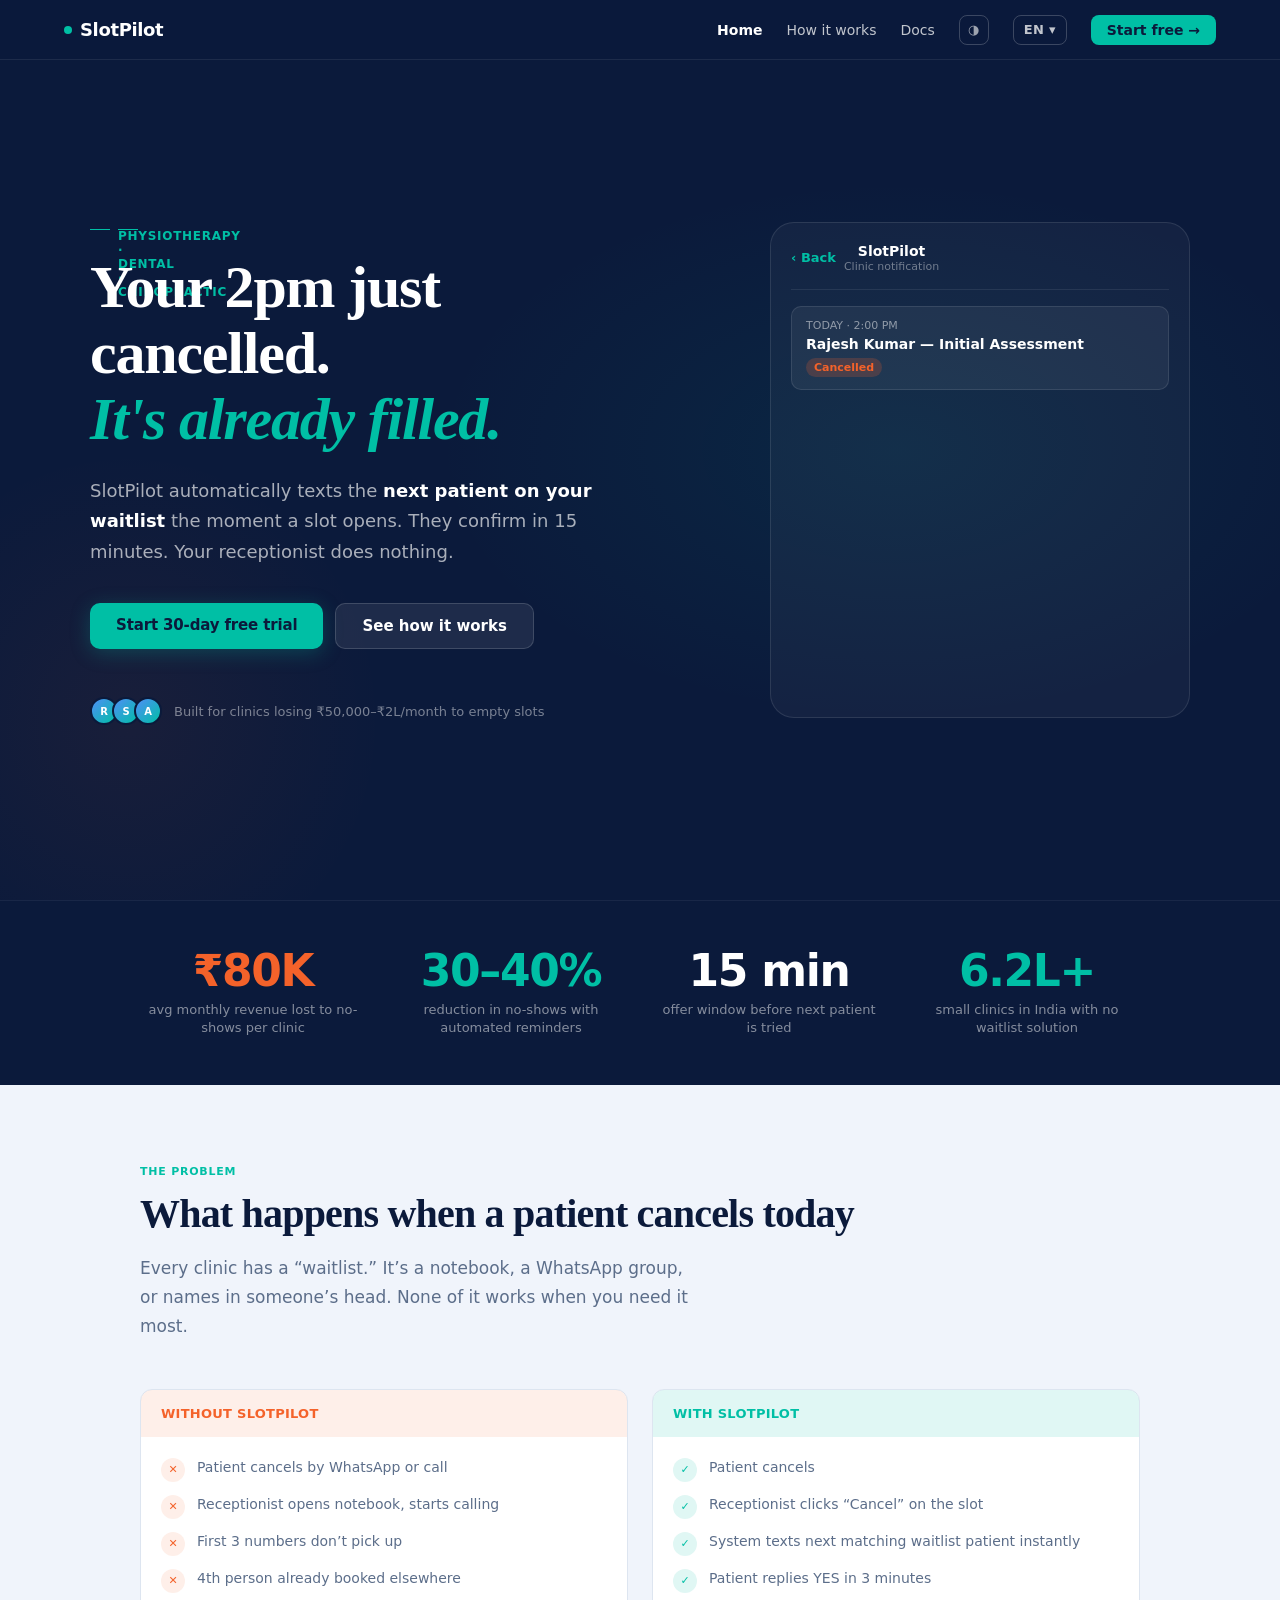
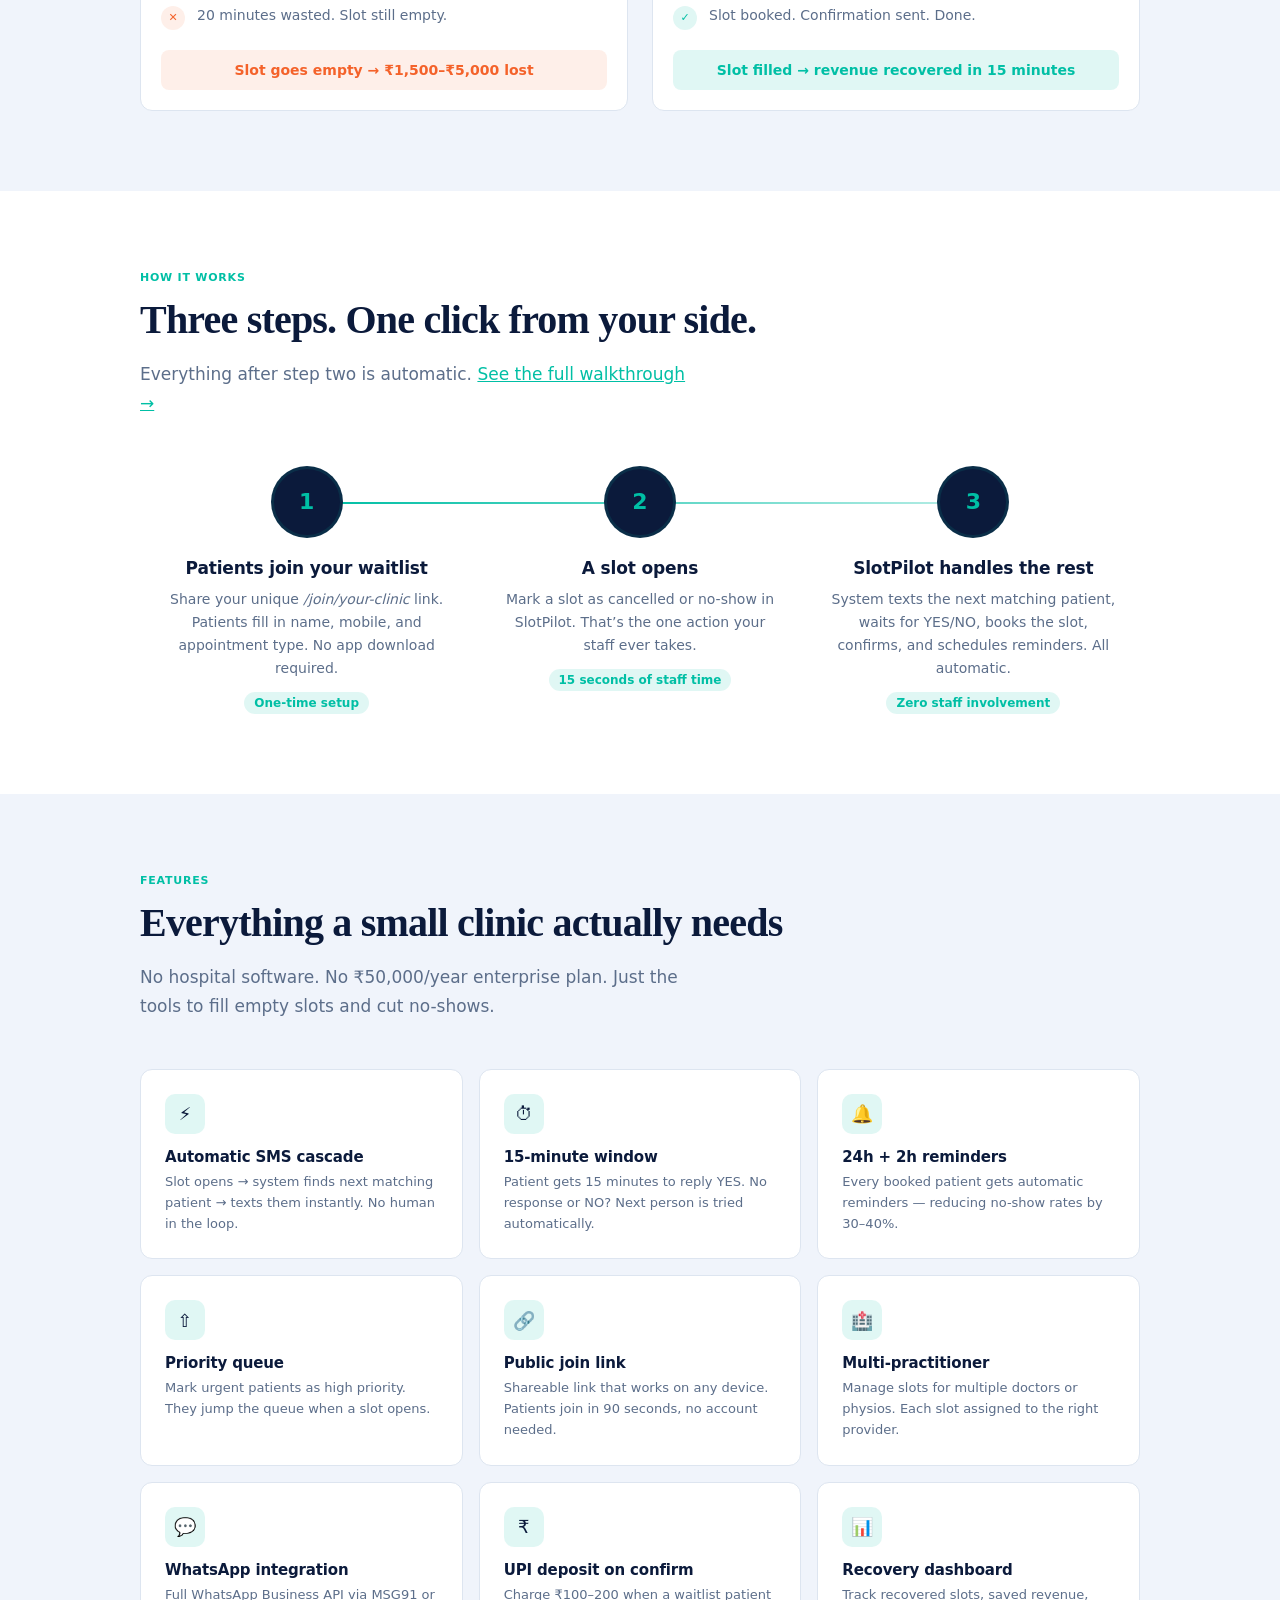
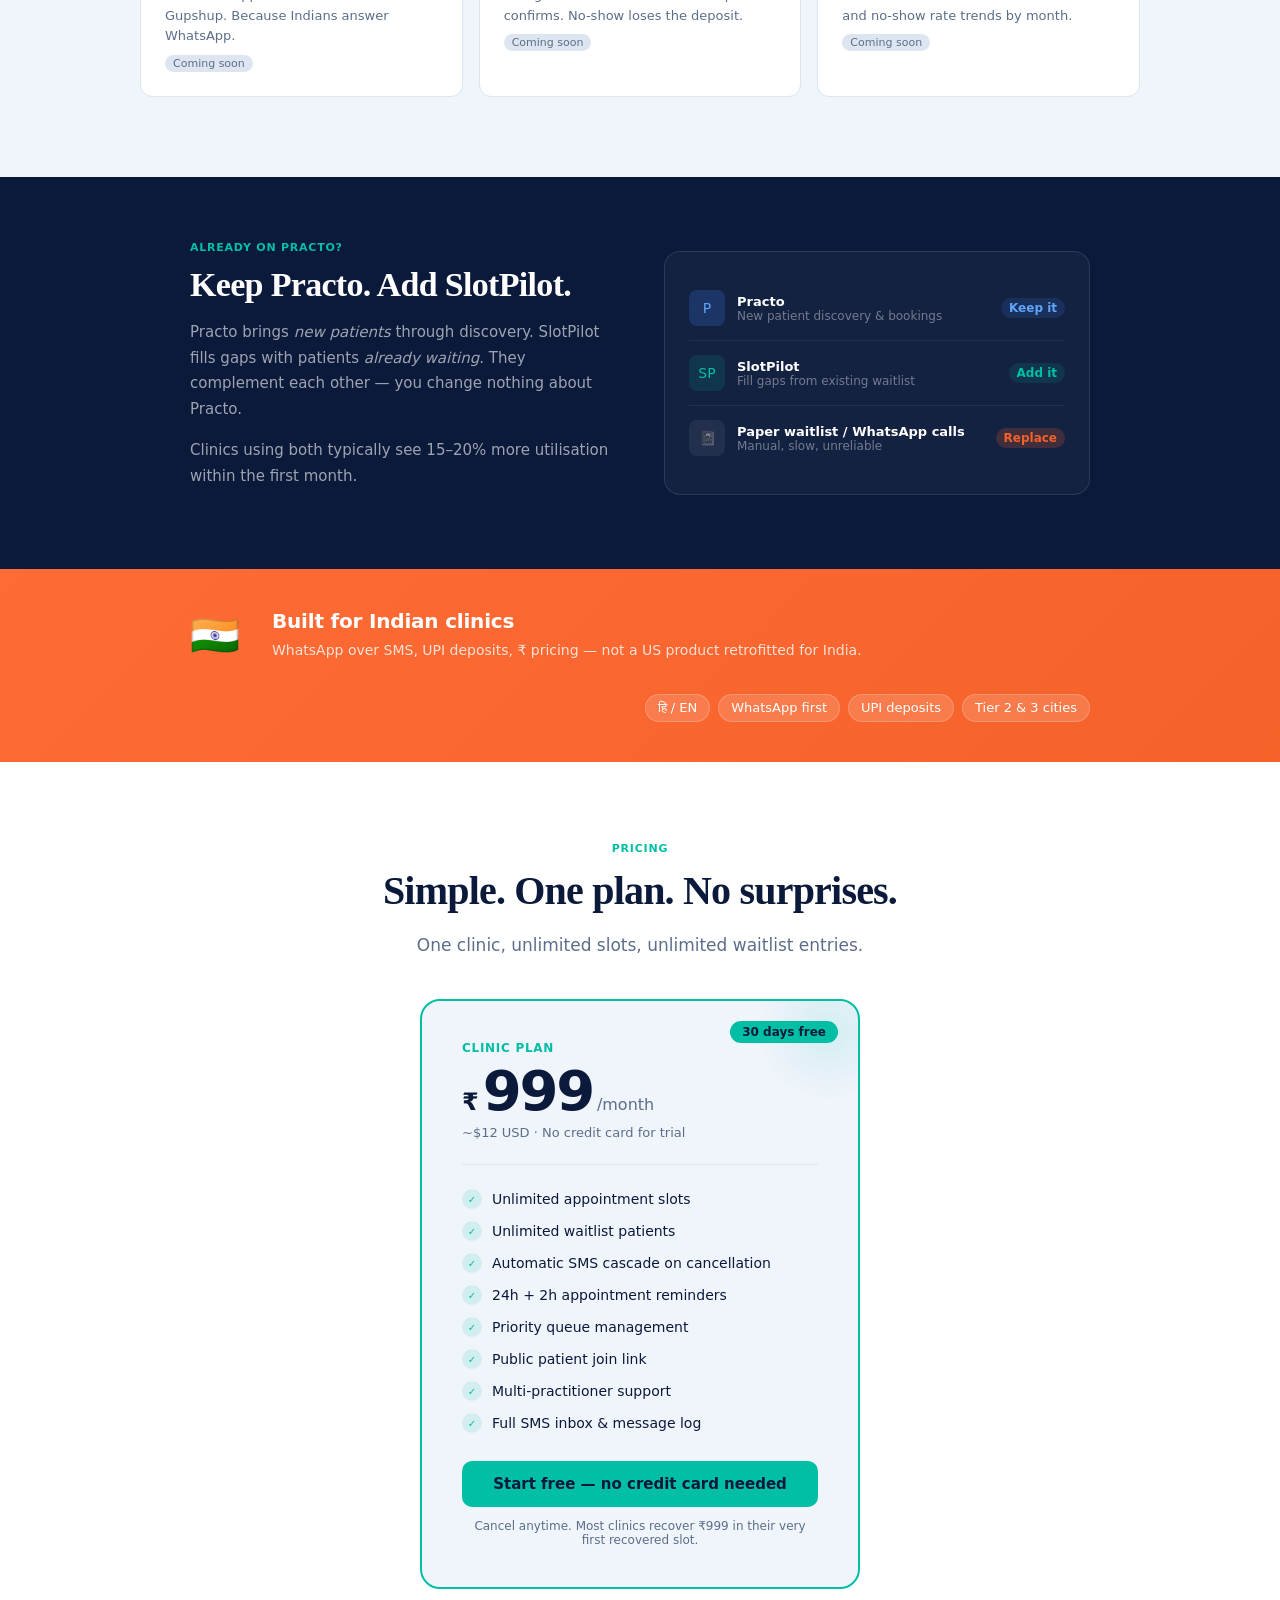
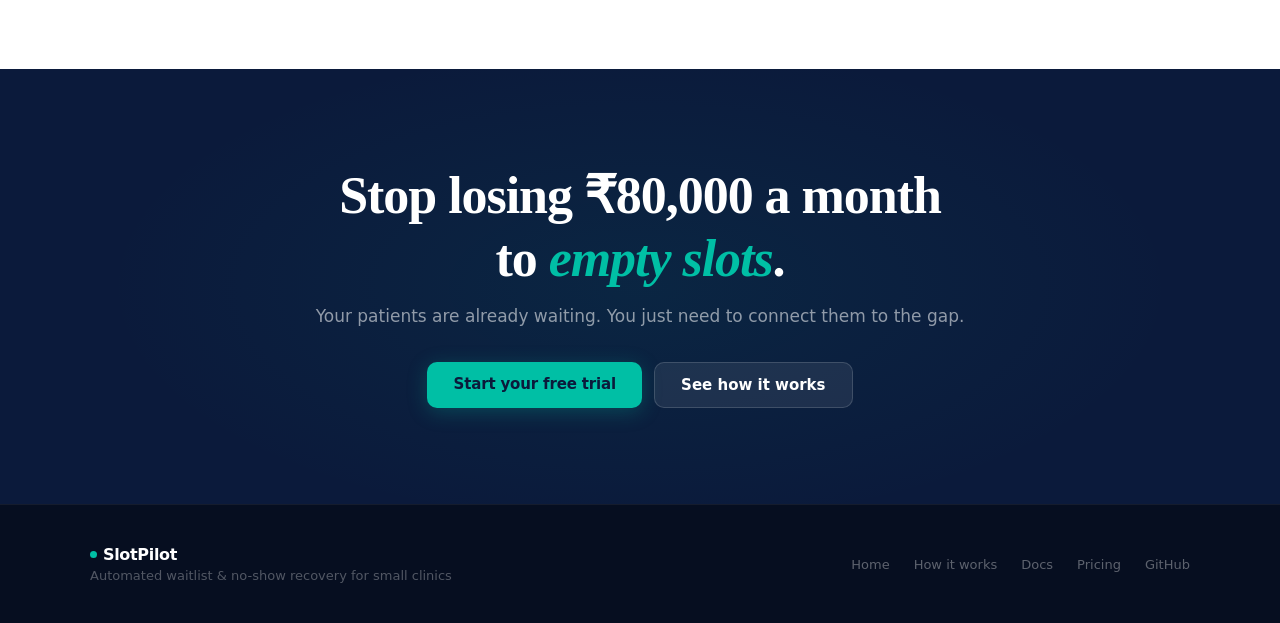
==== commit 68751bd3: "Replace Hindi i18n with English, French, and Romanian Splits translations into separate locale files" ====
--- a/index.html
+++ b/index.html
@@ -150,7 +150,14 @@
     <a class="nav-link" href="how-it-works.html" data-i18n="nav.how">How it works</a>
     <a class="nav-link" href="docs.html" data-i18n="nav.docs">Docs</a>
     <button class="nav-theme" id="themeBtn" aria-label="Toggle theme">&#9681;</button>
-    <button class="nav-lang" id="langBtn" aria-label="हिंदी में बदलें">हि</button>
+    <div class="lang-picker">
+      <button class="lang-trigger" id="langTrigger" aria-haspopup="listbox" aria-label="Select language">EN &#9662;</button>
+      <div class="lang-dropdown" id="langDropdown" role="listbox">
+        <button class="lang-option active" data-lang="en">English</button>
+        <button class="lang-option" data-lang="fr">Français</button>
+        <button class="lang-option" data-lang="ro">Română</button>
+      </div>
+    </div>
     <a class="nav-cta" href="#pricing" data-i18n="nav.startFree">Start free &rarr;</a>
   </div>
 </nav>
@@ -365,6 +372,9 @@
     </div>
   </div>
 </footer>
+<script src="locales/en.js"></script>
+<script src="locales/fr.js"></script>
+<script src="locales/ro.js"></script>
 <script src="i18n.js"></script>
 <script>
 const nav=document.getElementById('nav');
--- a/style.css
+++ b/style.css
@@ -46,11 +46,18 @@
 .nav-cta:hover{background:#00D4B8;transform:translateY(-1px);}
 .nav-theme{background:transparent;border:1px solid rgba(255,255,255,0.2);color:rgba(255,255,255,0.6);cursor:pointer;width:30px;height:30px;border-radius:8px;font-size:13px;display:flex;align-items:center;justify-content:center;transition:border-color .2s;}
 .nav-theme.dark-btn{border-color:var(--border);color:var(--ash);}
-.nav-lang{background:transparent;border:1px solid rgba(255,255,255,0.2);color:rgba(255,255,255,0.75);cursor:pointer;padding:0 10px;height:30px;border-radius:8px;font-size:13px;font-weight:700;font-family:inherit;display:flex;align-items:center;justify-content:center;transition:border-color .2s,color .2s;white-space:nowrap;letter-spacing:0.01em;}
-.nav-lang:hover{border-color:var(--teal);color:#fff;}
-.nav-lang.dark-btn{border-color:var(--border);color:var(--ash);}
-.nav-lang.dark-btn:hover{border-color:var(--teal);color:var(--ink);}
-@media(max-width:640px){.nav-links .nav-link:not(.nav-cta){display:none;}}
+/* LANGUAGE PICKER */
+.lang-picker{position:relative;}
+.lang-trigger{background:transparent;border:1px solid rgba(255,255,255,0.2);color:rgba(255,255,255,0.75);cursor:pointer;padding:0 10px;height:30px;border-radius:8px;font-size:13px;font-weight:700;font-family:inherit;display:flex;align-items:center;gap:2px;transition:border-color .2s,color .2s;white-space:nowrap;letter-spacing:0.02em;}
+.lang-trigger:hover,.lang-trigger:focus-visible{border-color:var(--teal);color:#fff;outline:none;}
+.lang-trigger.dark-btn{border-color:var(--border);color:var(--ash);}
+.lang-trigger.dark-btn:hover{border-color:var(--teal);color:var(--ink);}
+.lang-dropdown{display:none;position:absolute;top:calc(100% + 6px);right:0;background:var(--surface);border:1px solid var(--border);border-radius:10px;box-shadow:0 8px 24px rgba(0,0,0,0.14);min-width:130px;overflow:hidden;z-index:200;}
+.lang-dropdown.open{display:block;}
+.lang-option{display:block;width:100%;text-align:left;padding:9px 14px;background:transparent;border:none;font-size:13px;color:var(--ink);cursor:pointer;font-family:inherit;transition:background .15s,color .15s;line-height:1;}
+.lang-option:hover{background:var(--teal-t);}
+.lang-option.active{color:var(--teal);font-weight:700;}
+@media(max-width:640px){.lang-picker{display:none;}.nav-links .nav-link:not(.nav-cta){display:none;}}
 
 /* BUTTONS */
 .btn-primary{background:var(--teal);color:var(--midnight);padding:13px 26px;border-radius:10px;font-size:15px;font-weight:700;text-decoration:none;transition:background .2s,transform .15s,box-shadow .2s;box-shadow:0 4px 20px rgba(0,191,165,0.25);letter-spacing:-0.01em;display:inline-block;}
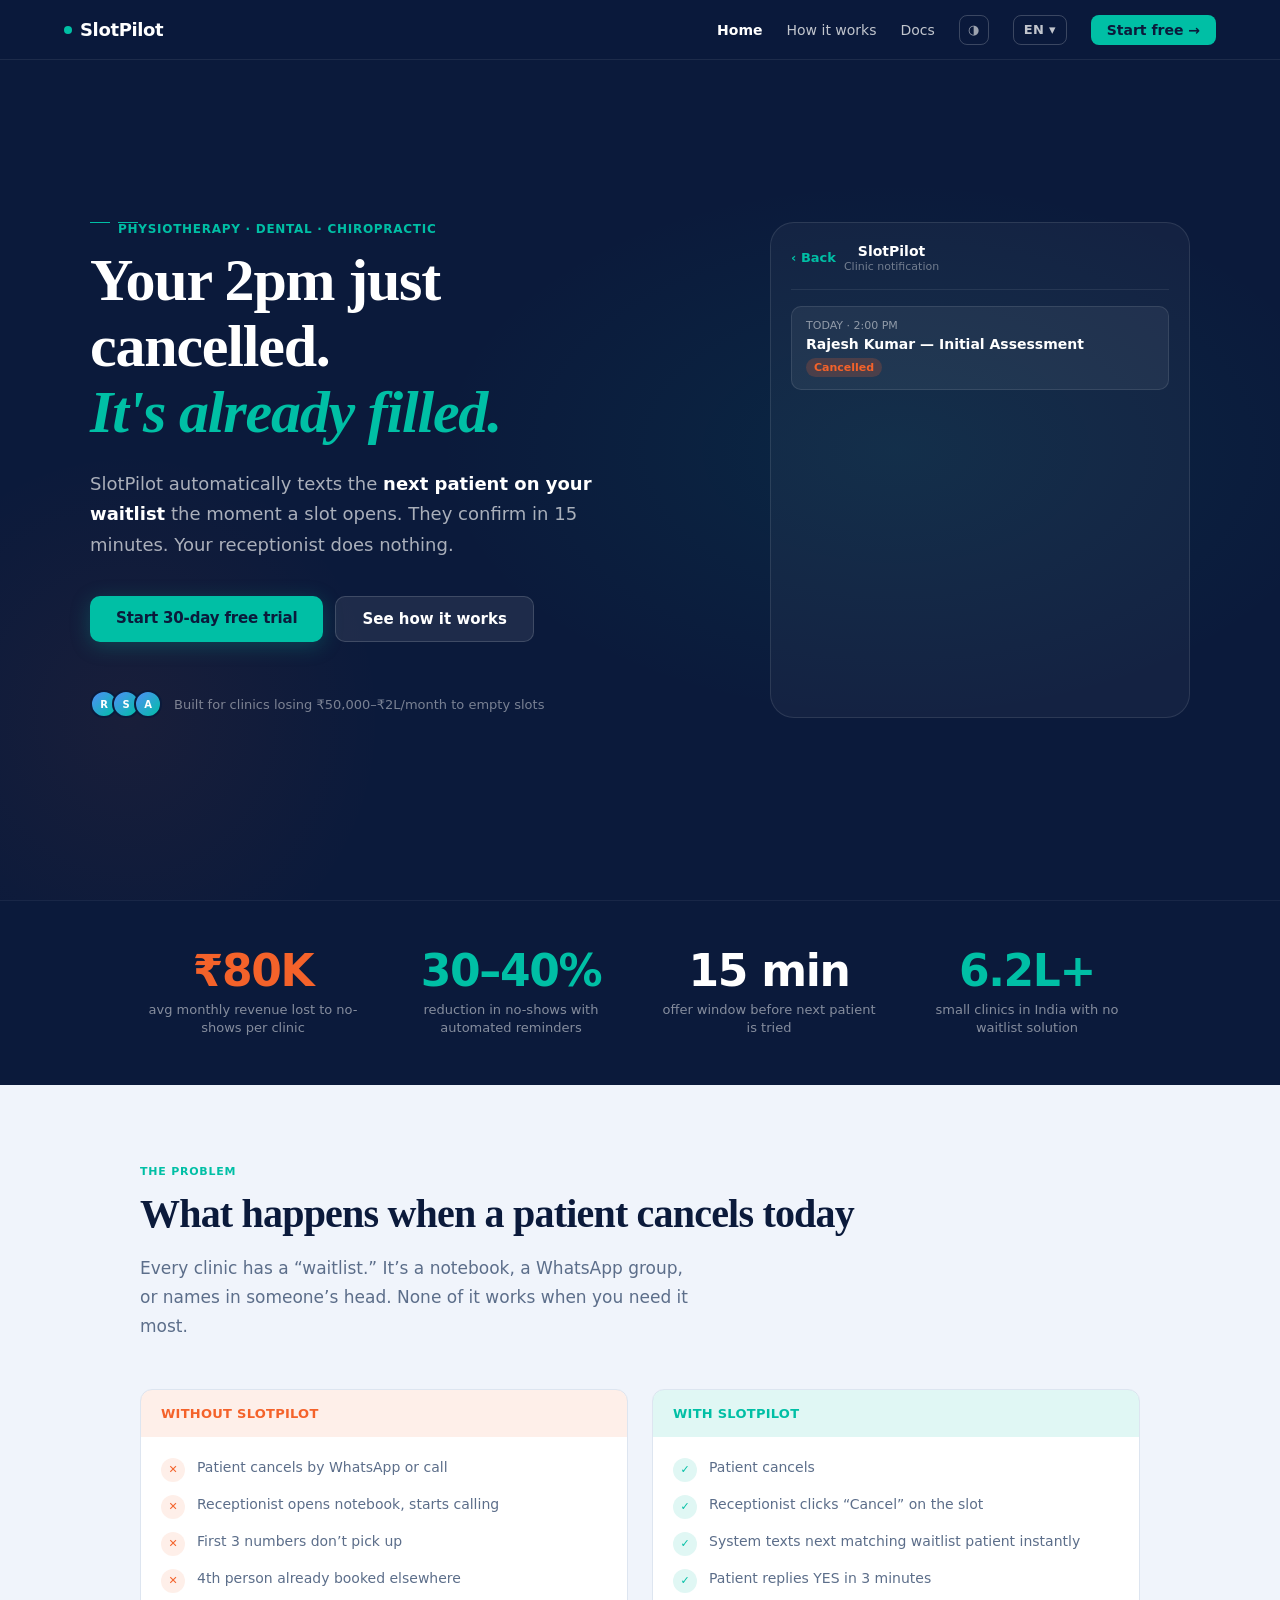
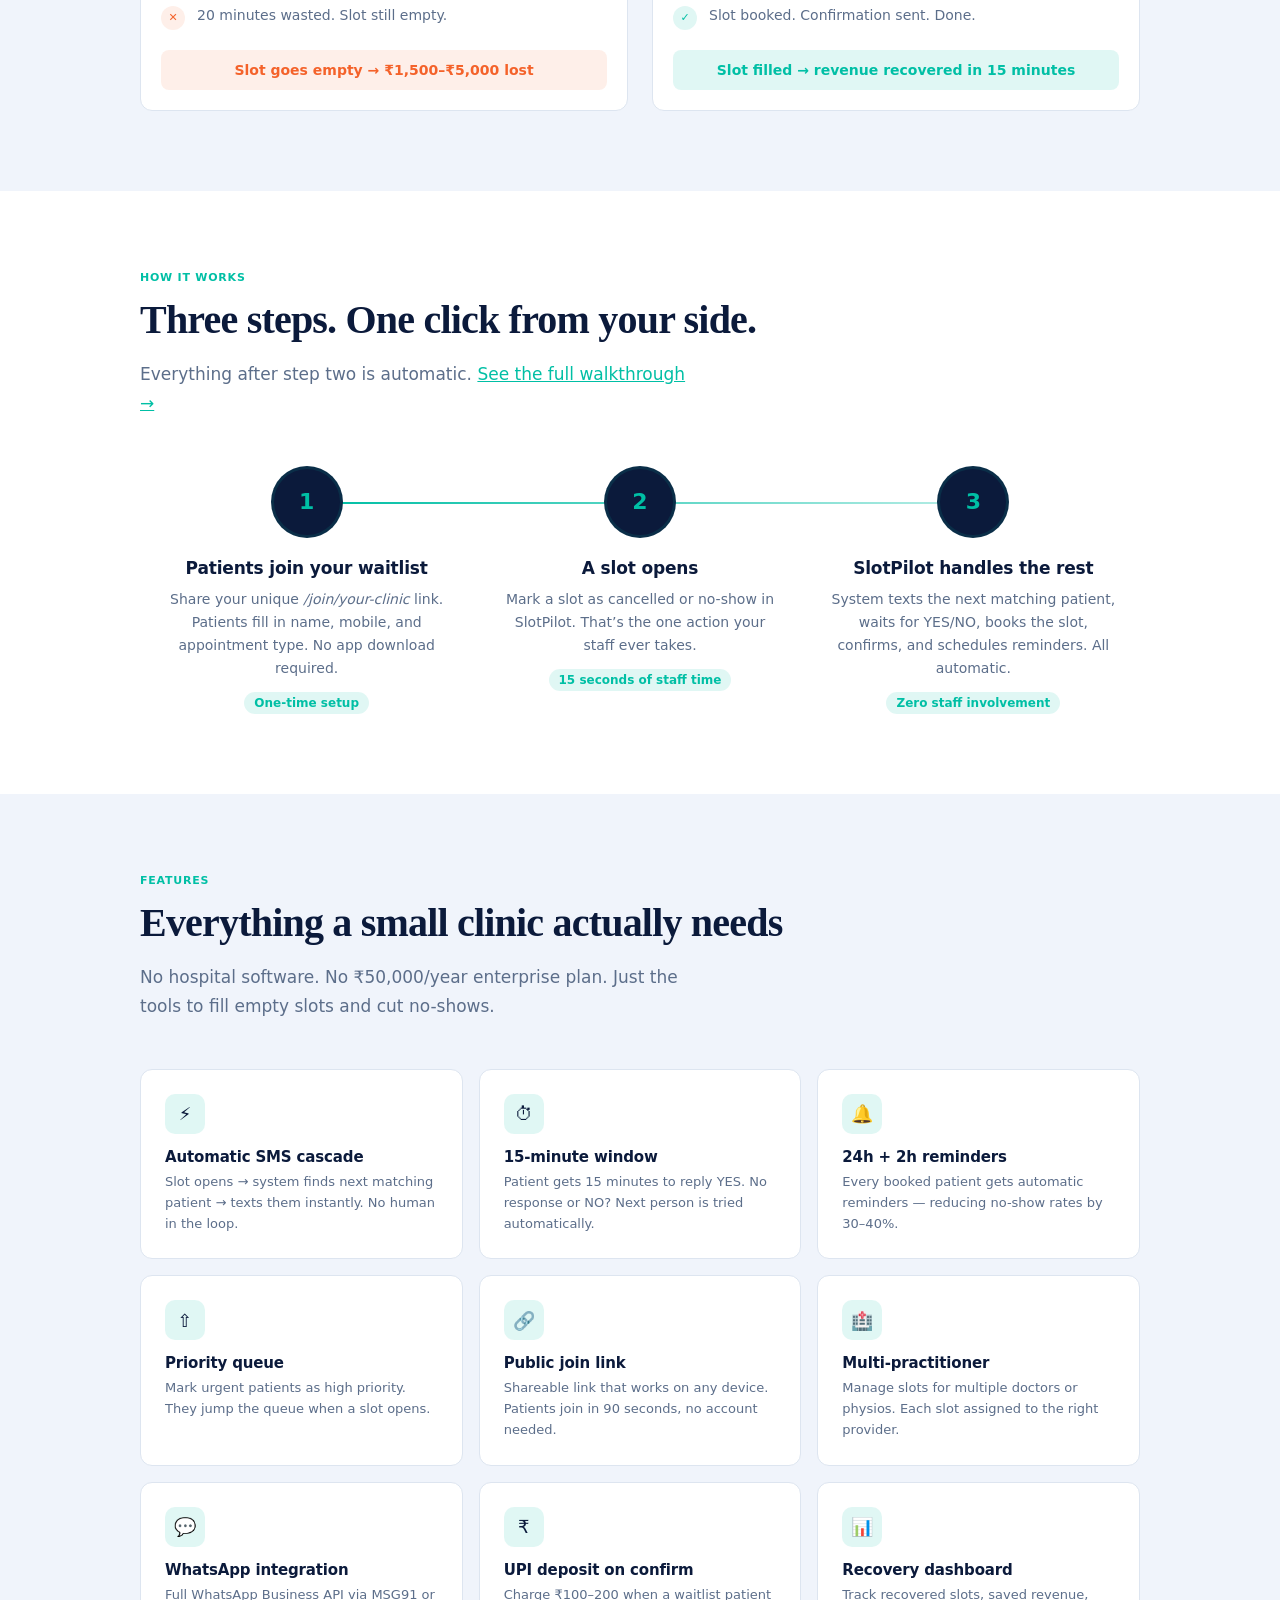
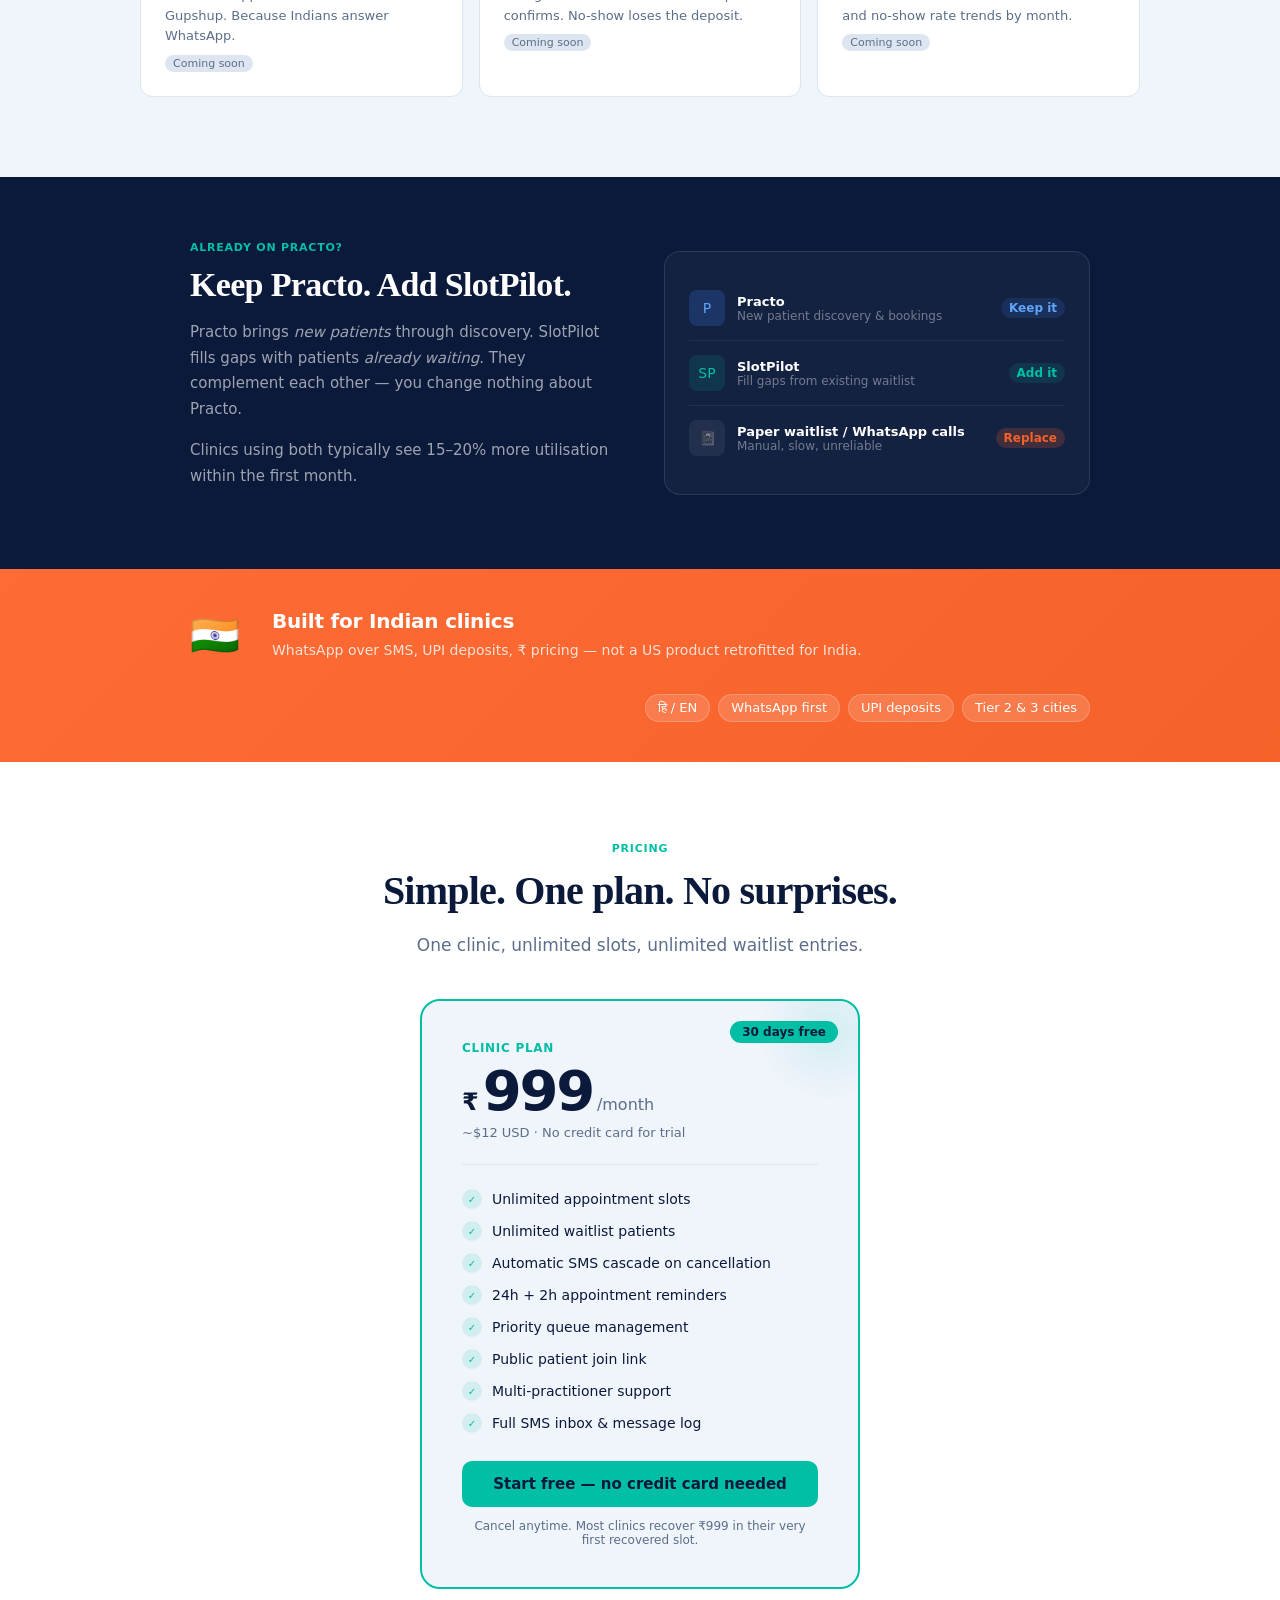
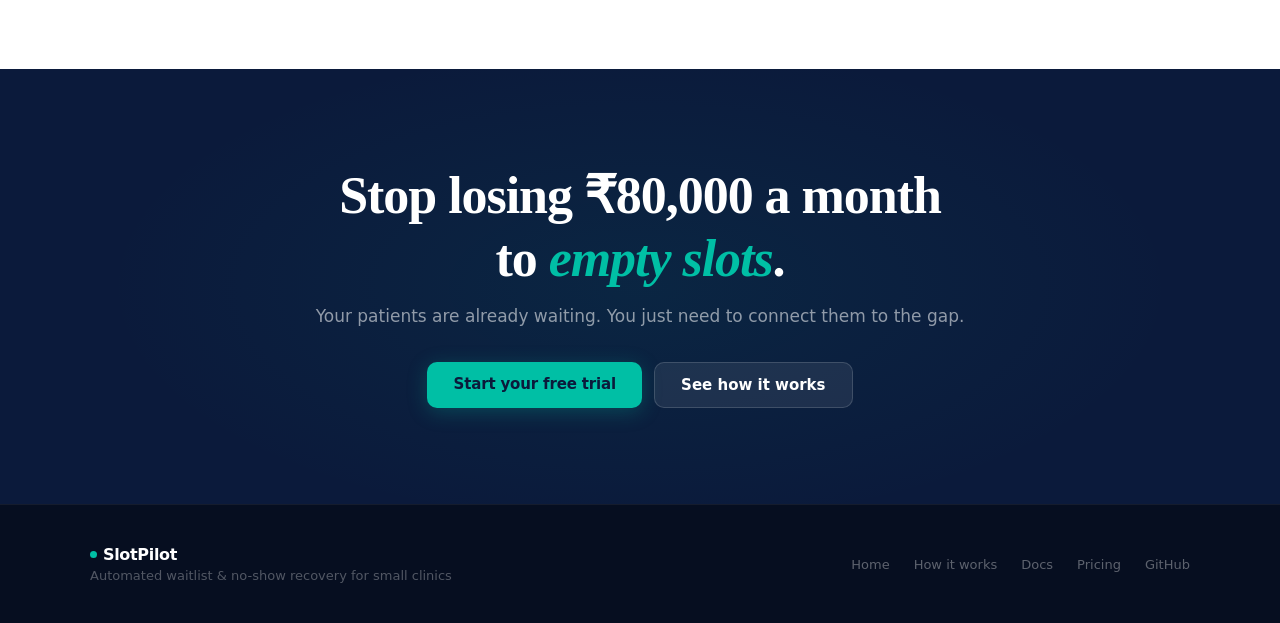
==== commit b3252b67: "Fix hero eyebrow wrapping — use nowrap + non-breaking spaces Browser was treating space·space around" ====
--- a/index.html
+++ b/index.html
@@ -16,7 +16,7 @@
 .hero::before{content:'';position:absolute;inset:0;background:radial-gradient(ellipse 60% 50% at 70% 50%,rgba(0,191,165,0.08) 0%,transparent 60%),radial-gradient(ellipse 40% 60% at 10% 80%,rgba(244,98,42,0.06) 0%,transparent 50%);}
 .hero-inner{max-width:1100px;margin:0 auto;display:grid;grid-template-columns:1fr 420px;gap:60px;align-items:center;position:relative;z-index:1;width:100%;}
 @media(max-width:900px){.hero-inner{grid-template-columns:1fr;}.hero-phone{display:none;}}
-.hero-eyebrow{display:inline-flex;align-items:center;gap:8px;font-size:12px;font-weight:600;letter-spacing:0.06em;text-transform:uppercase;color:var(--teal);margin-bottom:24px;}
+.hero-eyebrow{display:flex;align-items:center;gap:8px;font-size:12px;font-weight:600;letter-spacing:0.06em;text-transform:uppercase;color:var(--teal);margin-bottom:24px;flex-wrap:nowrap;white-space:nowrap;}
 .hero-eyebrow span{display:inline-block;width:20px;height:1px;background:var(--teal);}
 .hero h1{font-family:Georgia,"Times New Roman",serif;font-size:clamp(36px,5vw,60px);font-weight:700;line-height:1.1;color:#fff;text-wrap:balance;letter-spacing:-0.02em;margin-bottom:24px;}
 .hero h1 em{font-style:italic;color:var(--teal);}
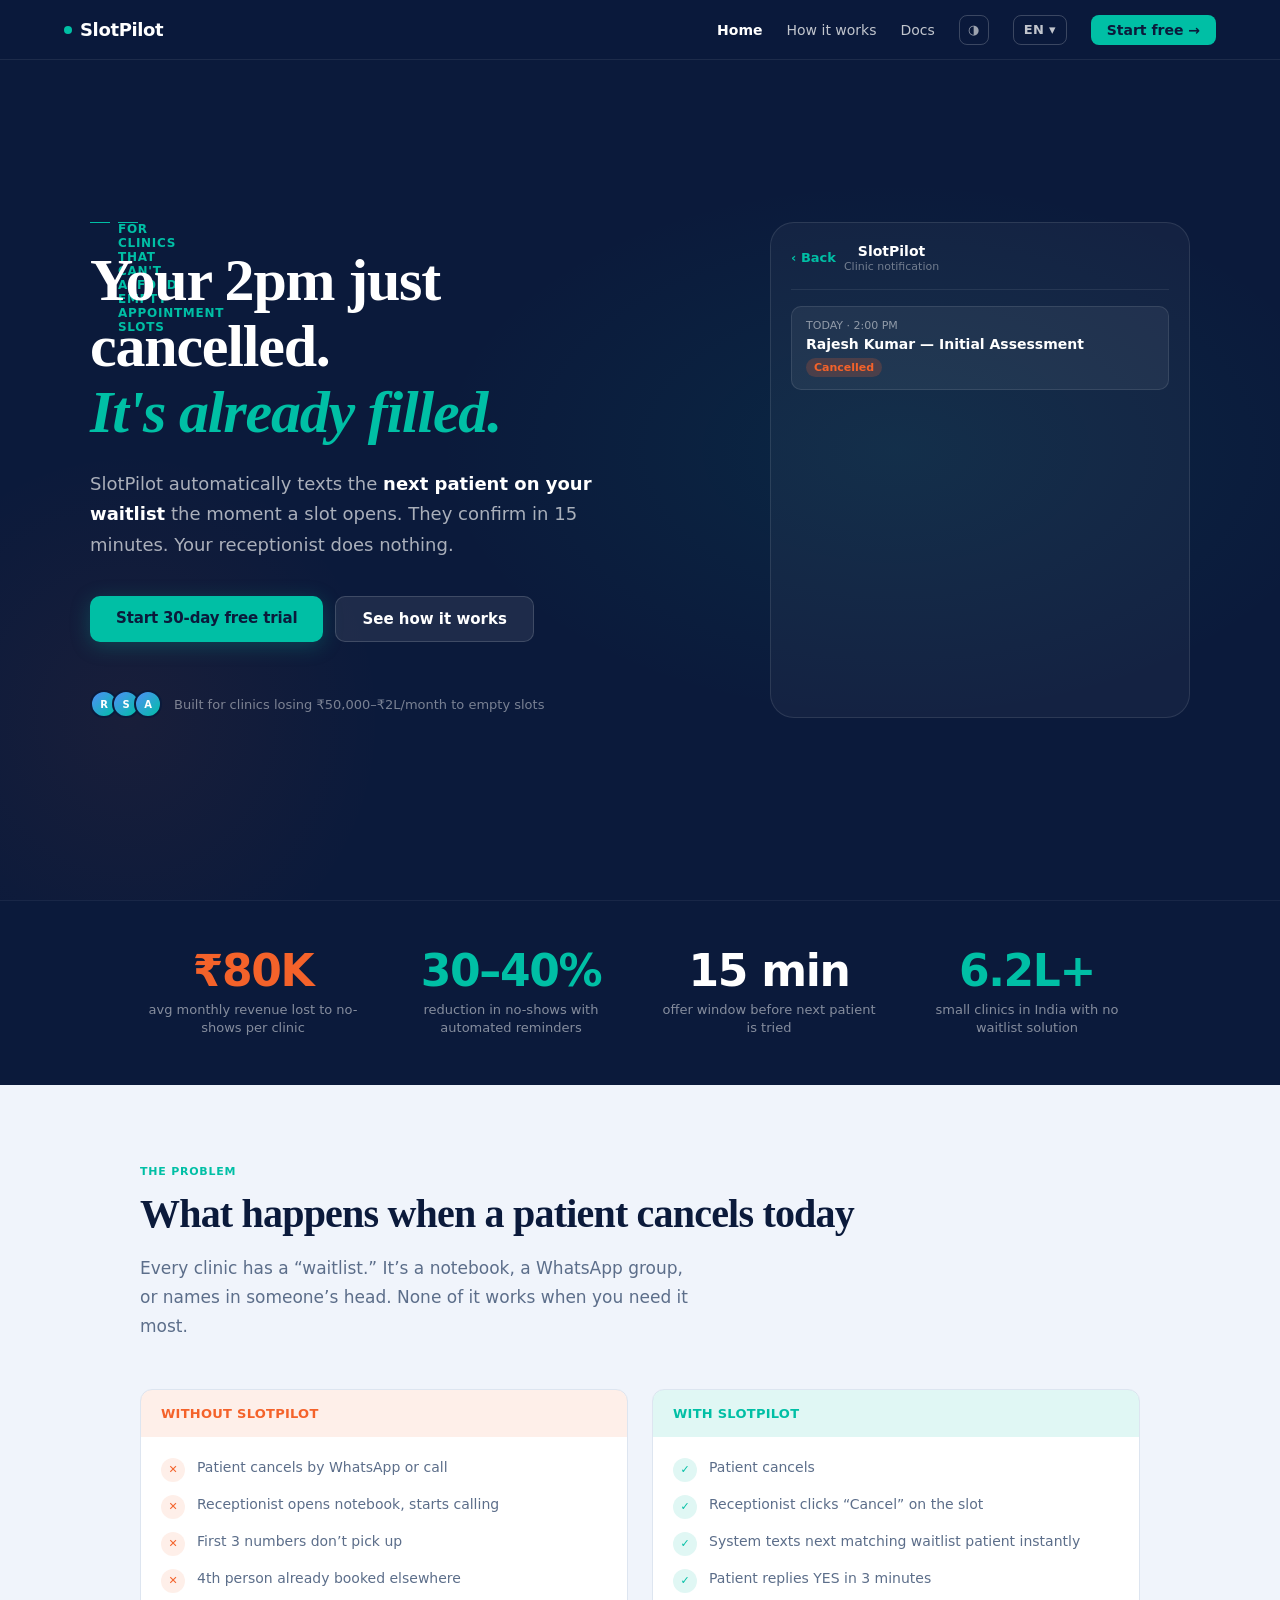
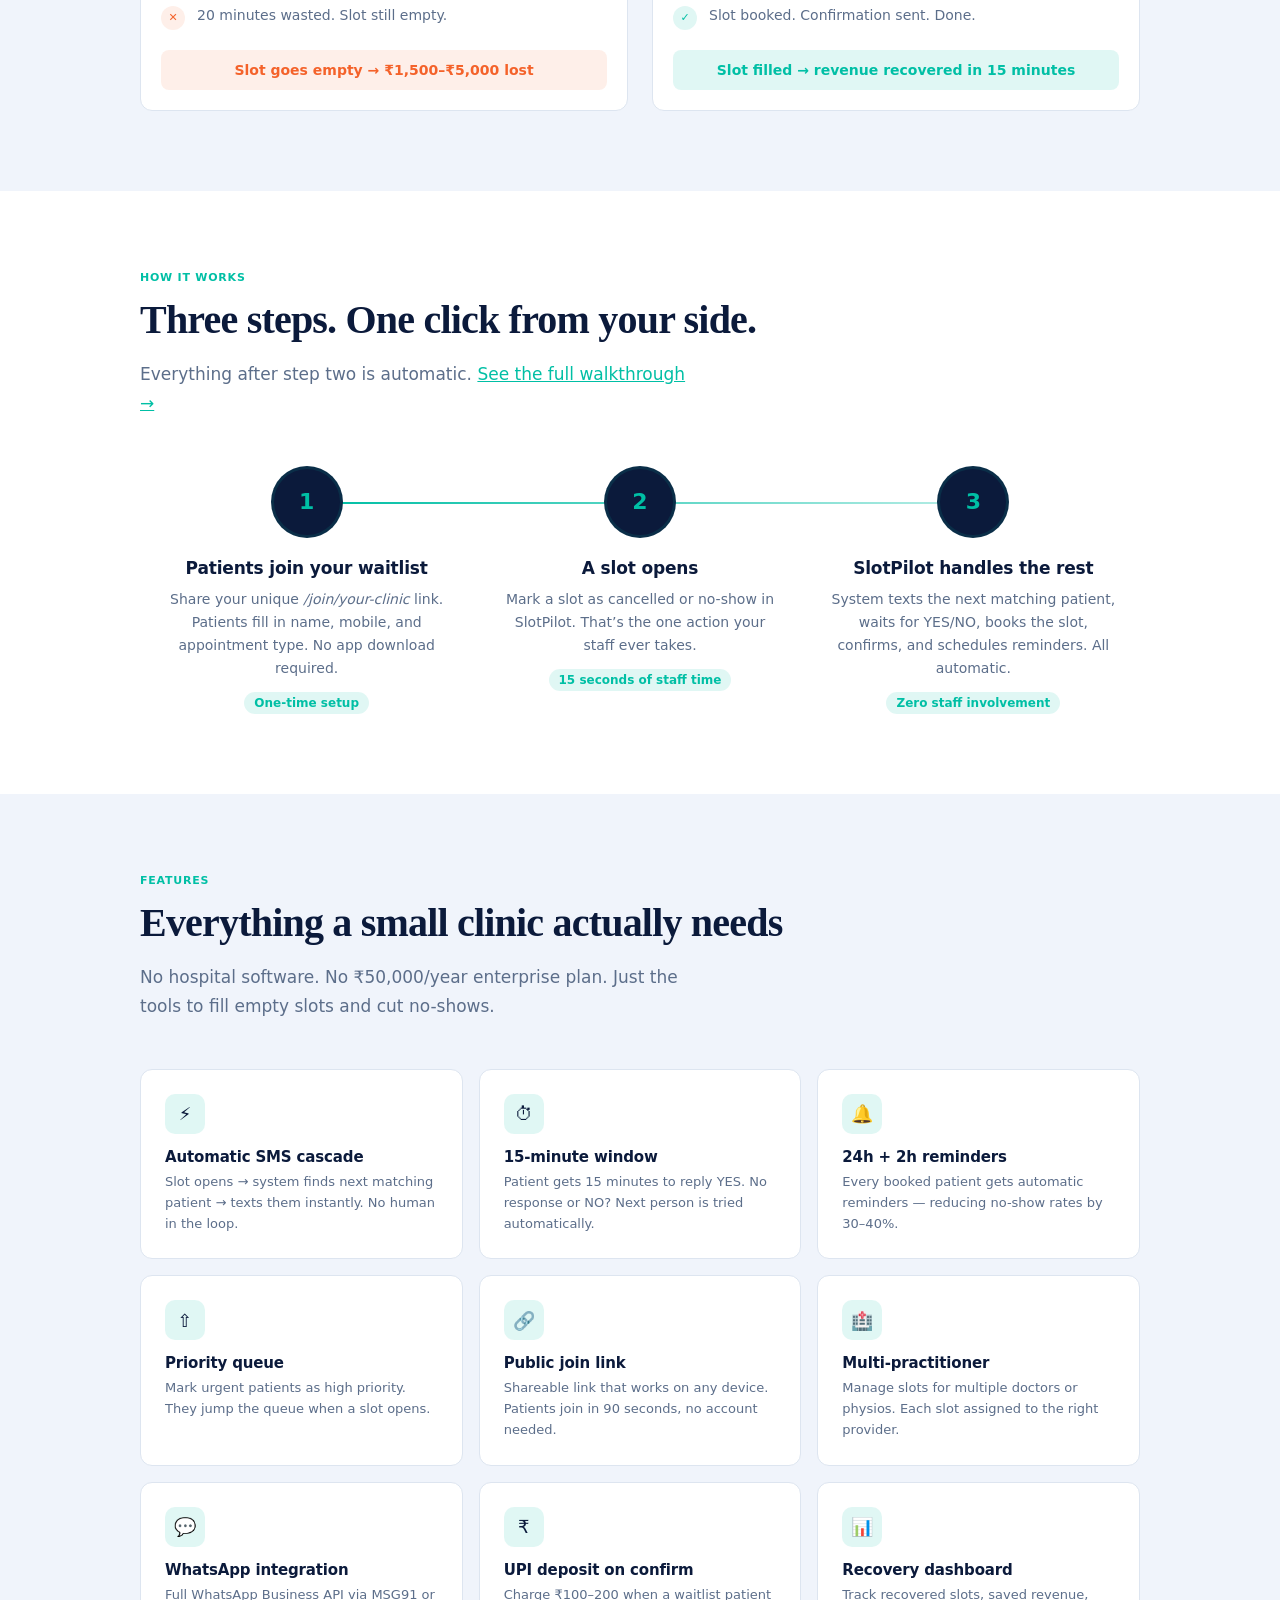
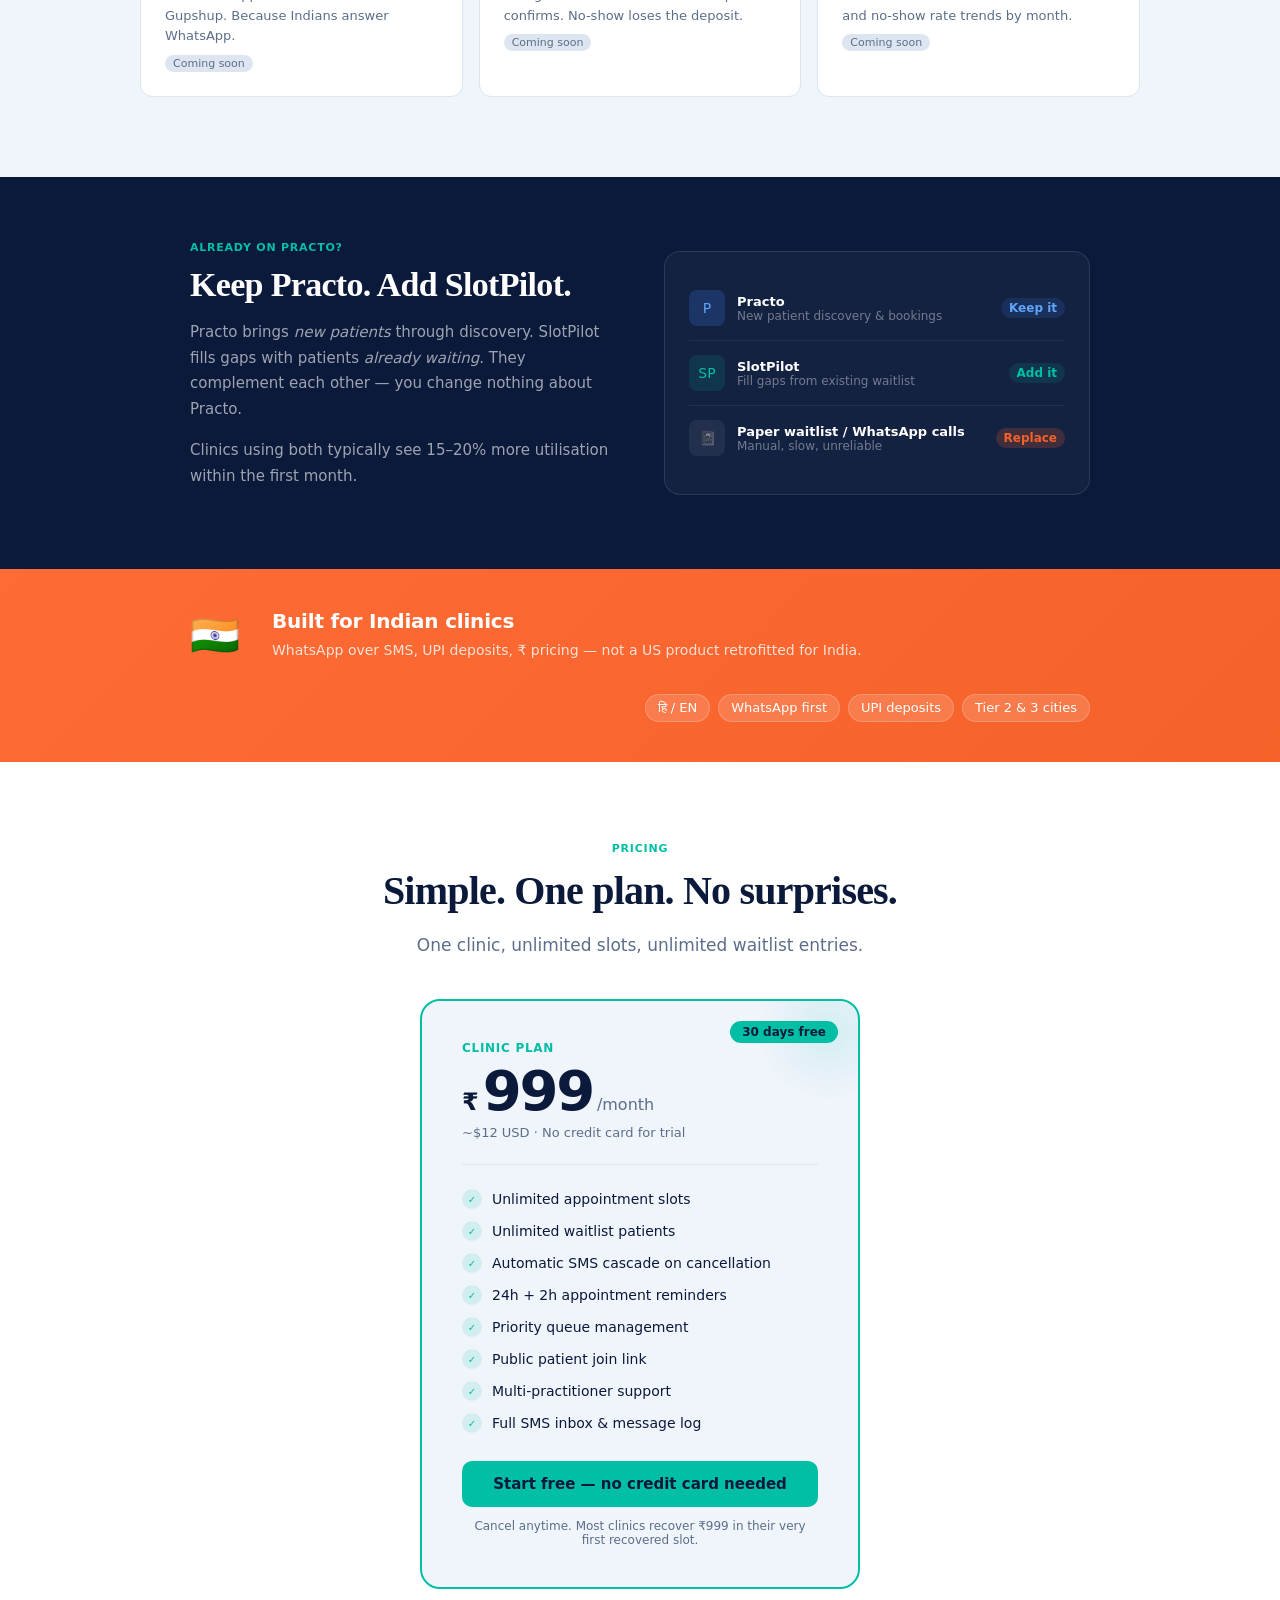
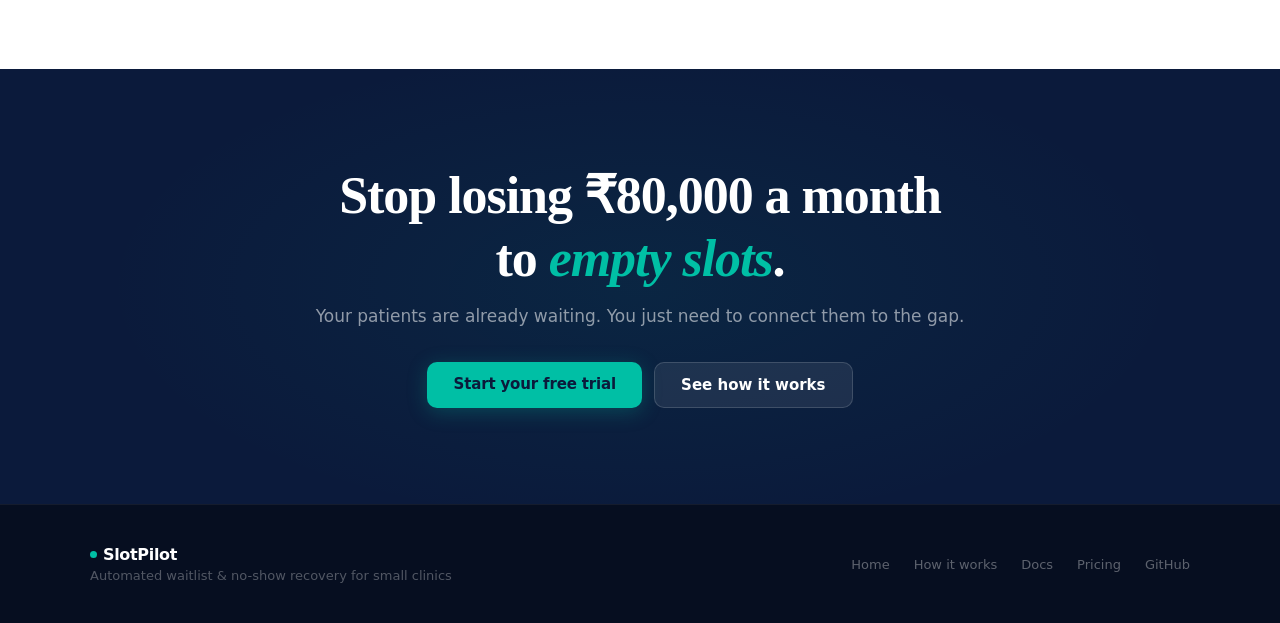
==== commit 5f6d9273: "Change hero eyebrow to value-proposition text Replaces specialty category labels with a direct pain-" ====
--- a/index.html
+++ b/index.html
@@ -16,7 +16,7 @@
 .hero::before{content:'';position:absolute;inset:0;background:radial-gradient(ellipse 60% 50% at 70% 50%,rgba(0,191,165,0.08) 0%,transparent 60%),radial-gradient(ellipse 40% 60% at 10% 80%,rgba(244,98,42,0.06) 0%,transparent 50%);}
 .hero-inner{max-width:1100px;margin:0 auto;display:grid;grid-template-columns:1fr 420px;gap:60px;align-items:center;position:relative;z-index:1;width:100%;}
 @media(max-width:900px){.hero-inner{grid-template-columns:1fr;}.hero-phone{display:none;}}
-.hero-eyebrow{display:flex;align-items:center;gap:8px;font-size:12px;font-weight:600;letter-spacing:0.06em;text-transform:uppercase;color:var(--teal);margin-bottom:24px;flex-wrap:nowrap;white-space:nowrap;}
+.hero-eyebrow{display:flex;align-items:center;gap:8px;font-size:12px;font-weight:600;letter-spacing:0.06em;text-transform:uppercase;color:var(--teal);margin-bottom:24px;flex-wrap:nowrap;}
 .hero-eyebrow span{display:inline-block;width:20px;height:1px;background:var(--teal);}
 .hero h1{font-family:Georgia,"Times New Roman",serif;font-size:clamp(36px,5vw,60px);font-weight:700;line-height:1.1;color:#fff;text-wrap:balance;letter-spacing:-0.02em;margin-bottom:24px;}
 .hero h1 em{font-style:italic;color:var(--teal);}
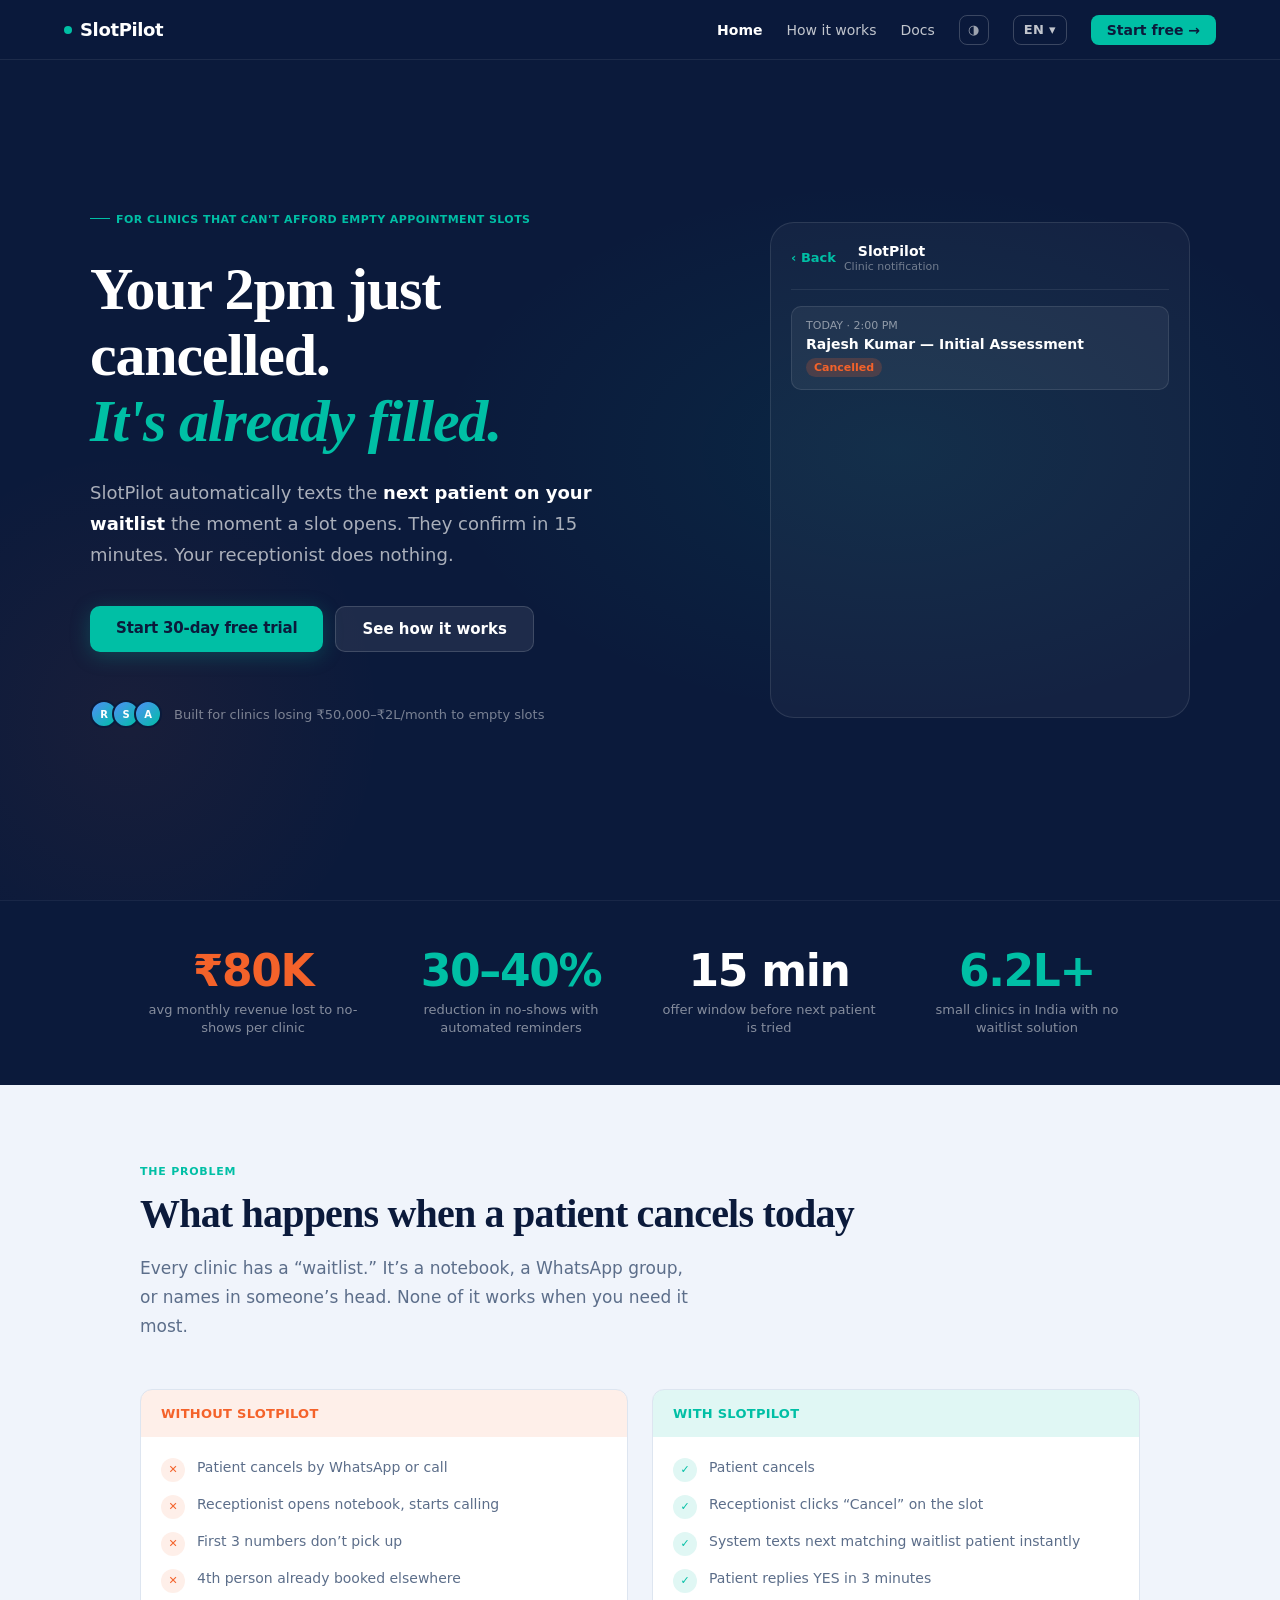
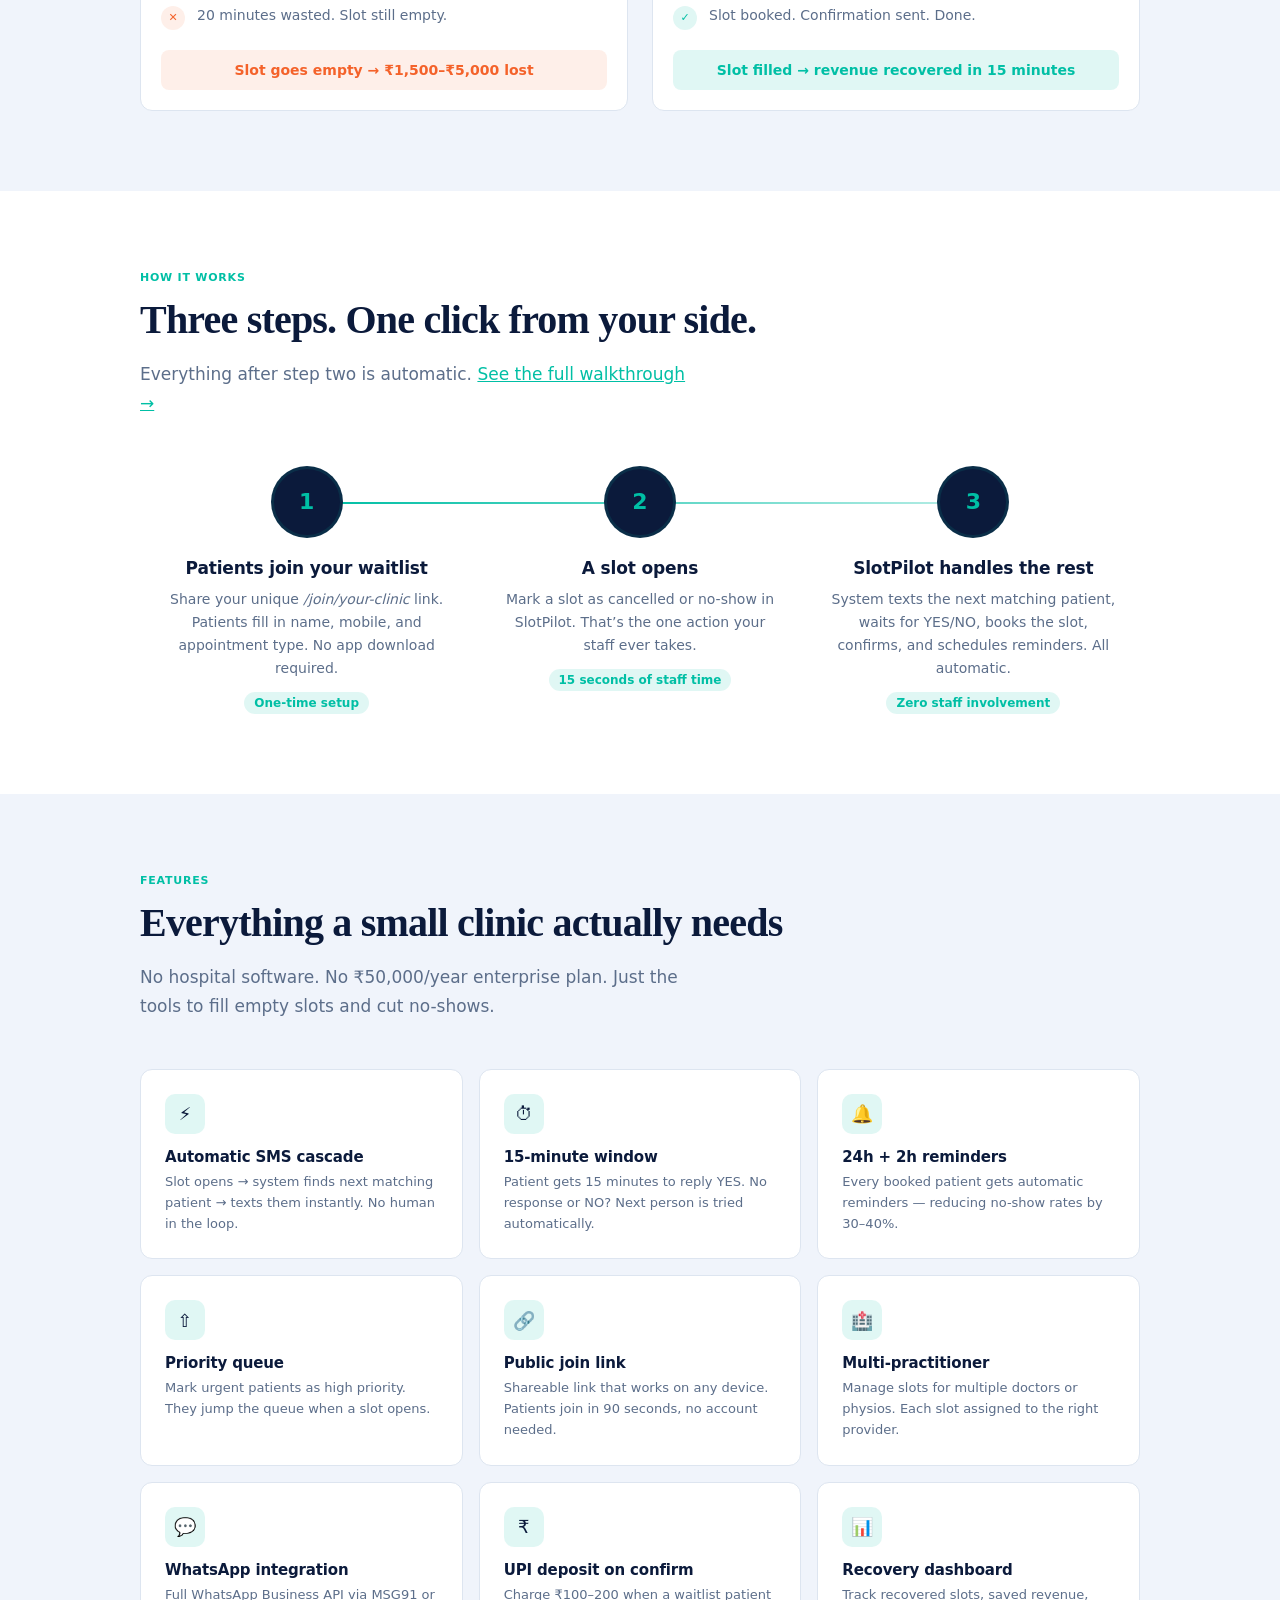
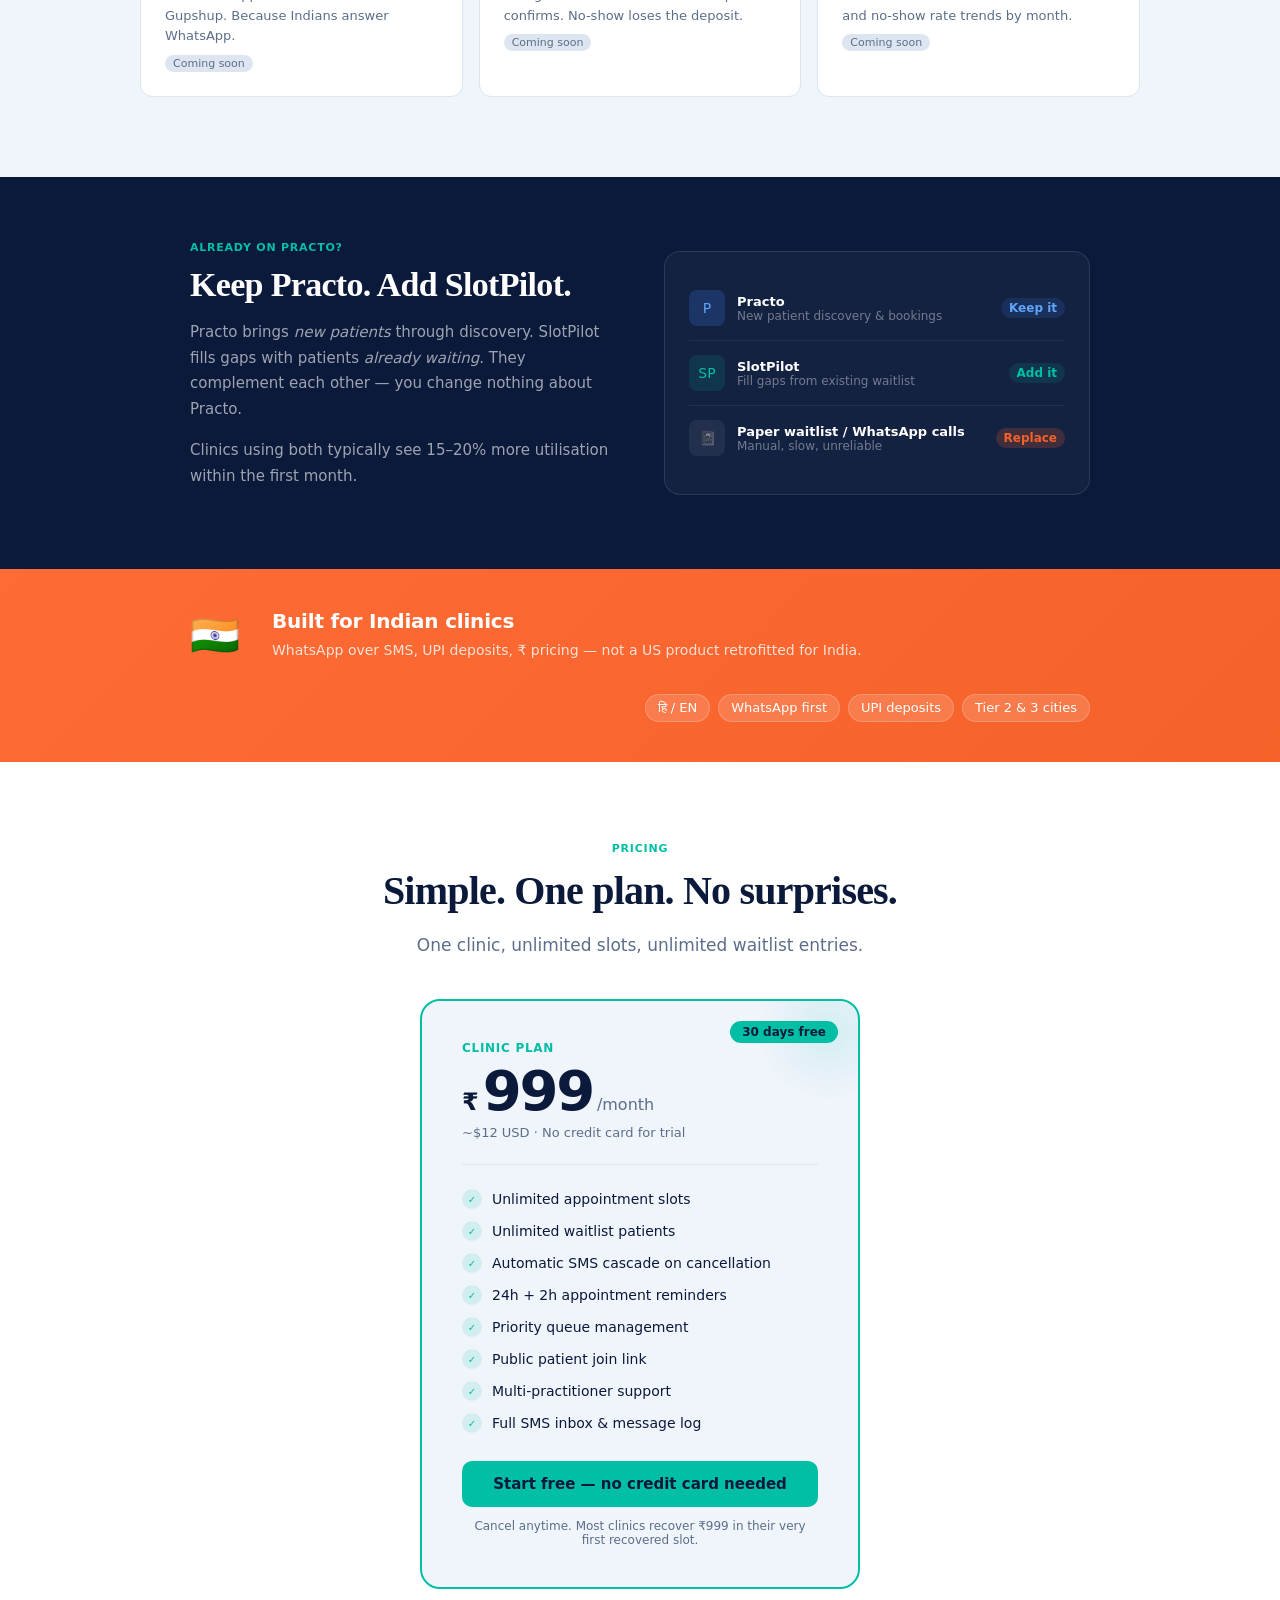
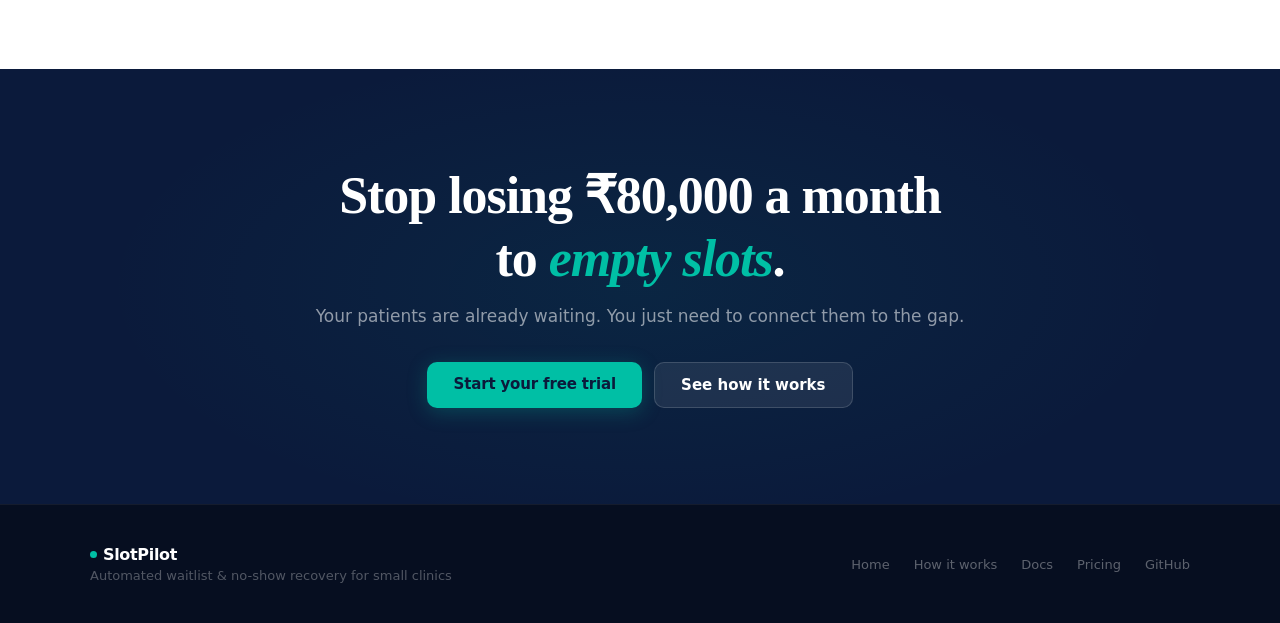
==== commit ed3ee8c2: "Fix hero eyebrow overlapping headline Root cause: .hero-eyebrow span targeted both the decorative li" ====
--- a/index.html
+++ b/index.html
@@ -16,8 +16,8 @@
 .hero::before{content:'';position:absolute;inset:0;background:radial-gradient(ellipse 60% 50% at 70% 50%,rgba(0,191,165,0.08) 0%,transparent 60%),radial-gradient(ellipse 40% 60% at 10% 80%,rgba(244,98,42,0.06) 0%,transparent 50%);}
 .hero-inner{max-width:1100px;margin:0 auto;display:grid;grid-template-columns:1fr 420px;gap:60px;align-items:center;position:relative;z-index:1;width:100%;}
 @media(max-width:900px){.hero-inner{grid-template-columns:1fr;}.hero-phone{display:none;}}
-.hero-eyebrow{display:flex;align-items:center;gap:8px;font-size:12px;font-weight:600;letter-spacing:0.06em;text-transform:uppercase;color:var(--teal);margin-bottom:24px;flex-wrap:nowrap;}
-.hero-eyebrow span{display:inline-block;width:20px;height:1px;background:var(--teal);}
+.hero-eyebrow{display:block;font-size:11px;font-weight:600;letter-spacing:0.04em;text-transform:uppercase;color:var(--teal);margin-bottom:28px;line-height:1.5;}
+.hero-eyebrow .eyebrow-line{display:inline-block;vertical-align:middle;width:20px;height:1px;background:var(--teal);margin-right:6px;position:relative;top:-1px;flex-shrink:0;}
 .hero h1{font-family:Georgia,"Times New Roman",serif;font-size:clamp(36px,5vw,60px);font-weight:700;line-height:1.1;color:#fff;text-wrap:balance;letter-spacing:-0.02em;margin-bottom:24px;}
 .hero h1 em{font-style:italic;color:var(--teal);}
 .hero-sub{font-size:18px;line-height:1.7;color:rgba(255,255,255,0.65);max-width:520px;margin-bottom:36px;}
@@ -165,7 +165,7 @@
 <section class="hero">
   <div class="hero-inner">
     <div>
-      <div class="hero-eyebrow"><span></span><span data-i18n="hero.eyebrow">Physiotherapy &middot; dental &middot; chiropractic</span></div>
+      <div class="hero-eyebrow"><span class="eyebrow-line"></span><span data-i18n="hero.eyebrow">Physiotherapy &middot; dental &middot; chiropractic</span></div>
       <h1 data-i18n="hero.h1">Your 2pm just<br>cancelled.<br><em>It's already filled.</em></h1>
       <p class="hero-sub" data-i18n="hero.sub">SlotPilot automatically texts the <strong>next patient on your waitlist</strong> the moment a slot opens. They confirm in 15 minutes. Your receptionist does nothing.</p>
       <div class="hero-actions">
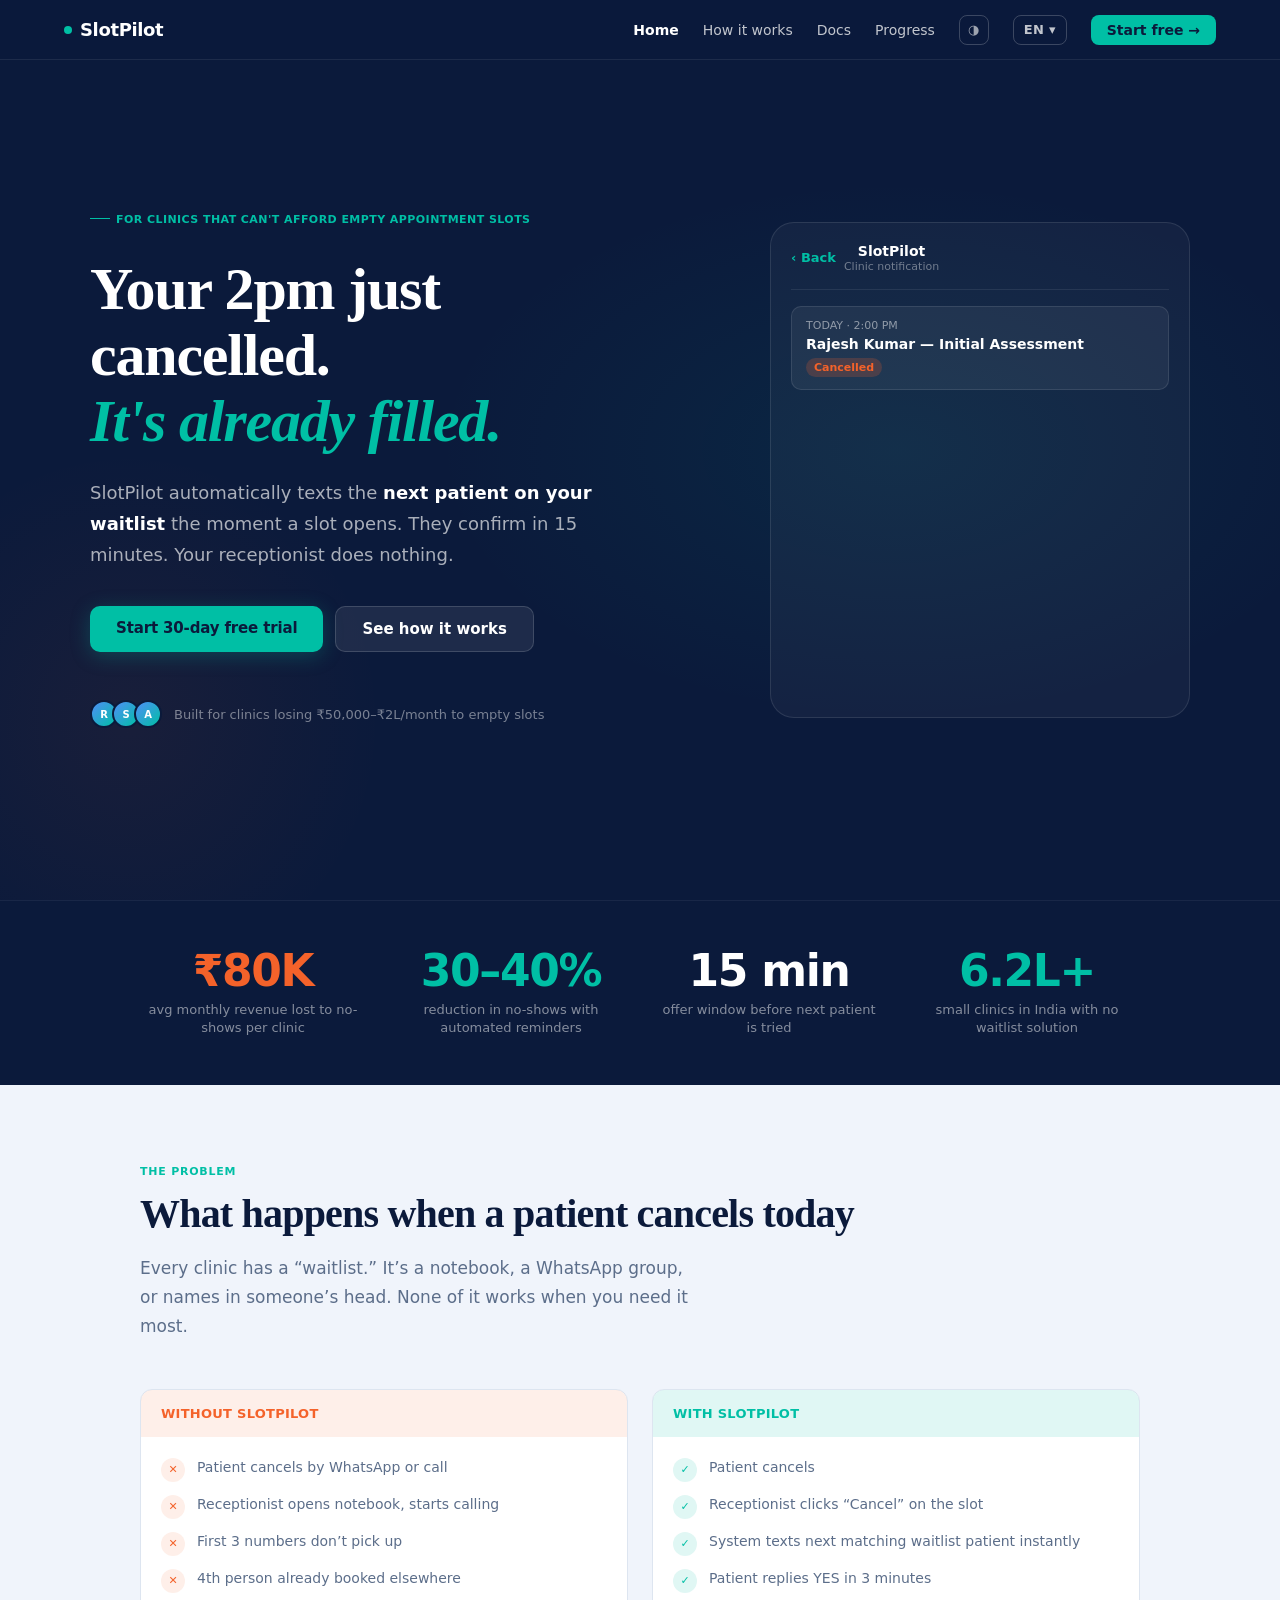
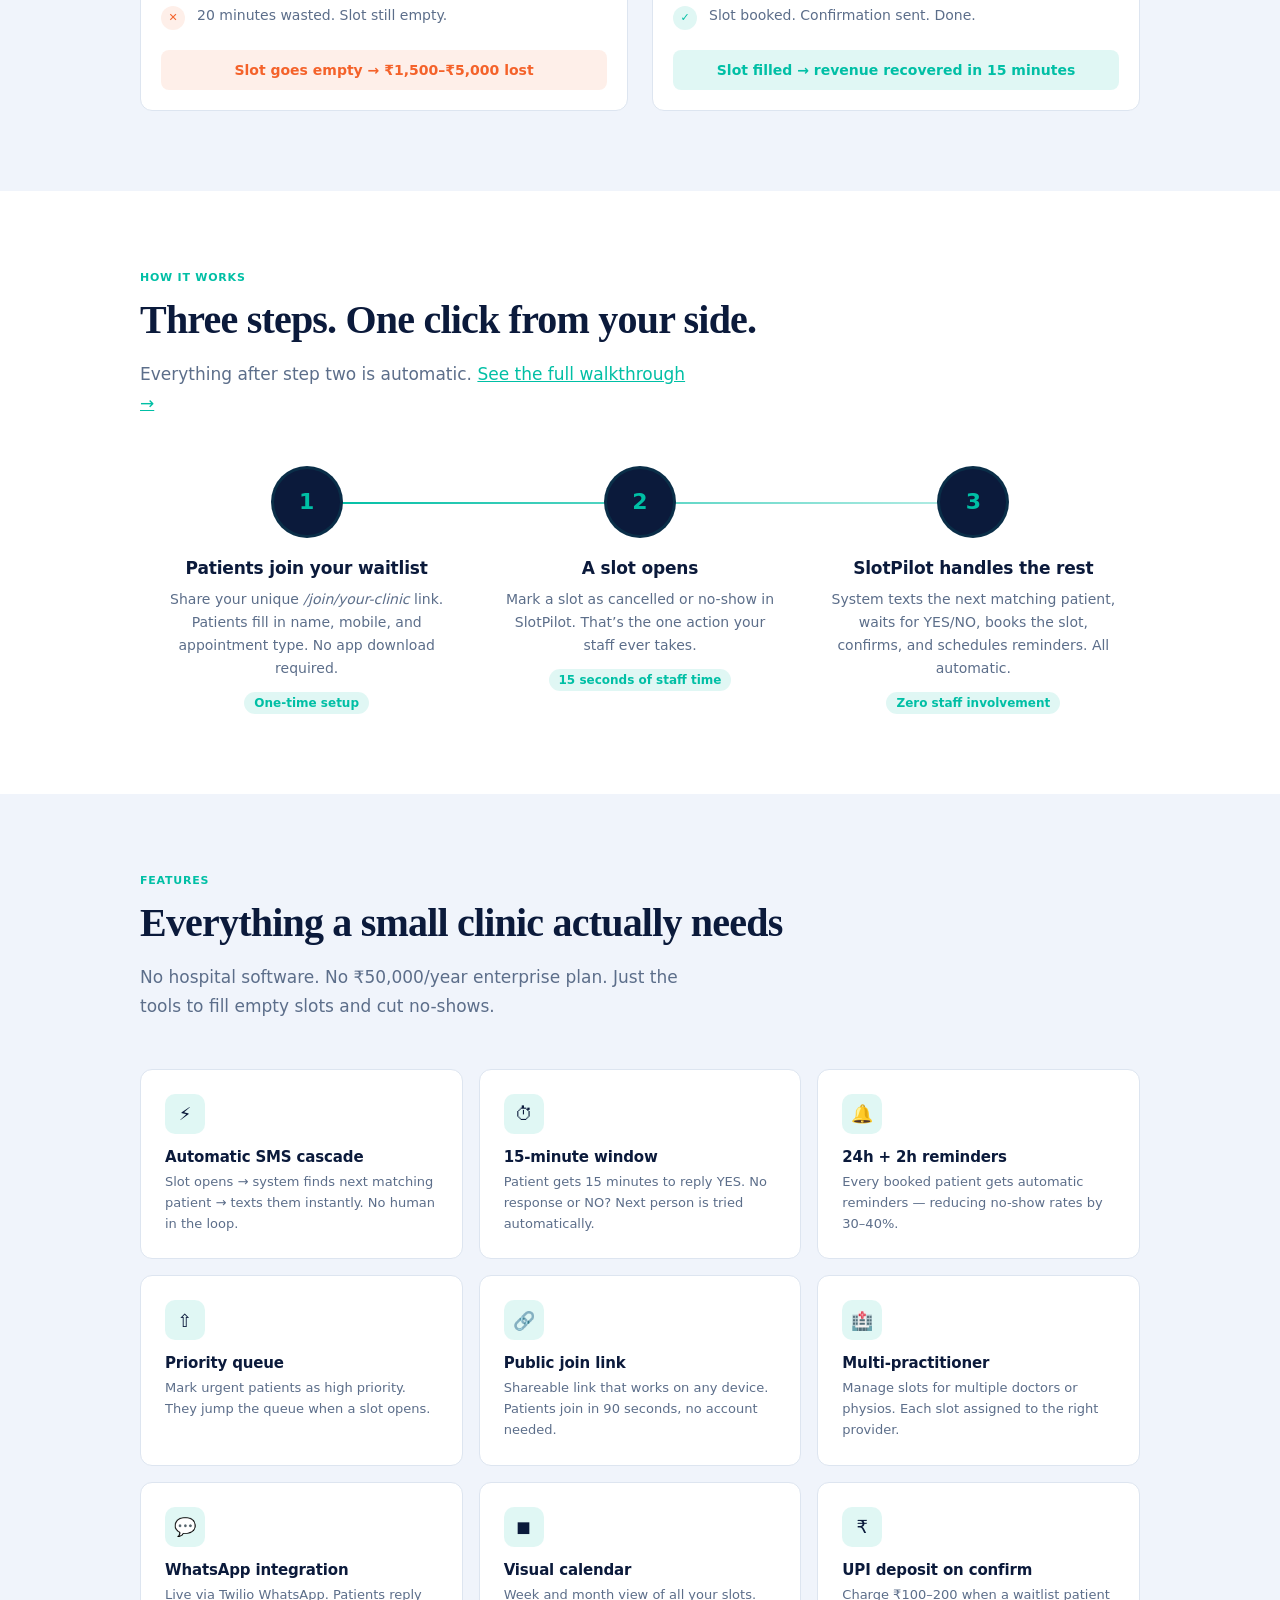
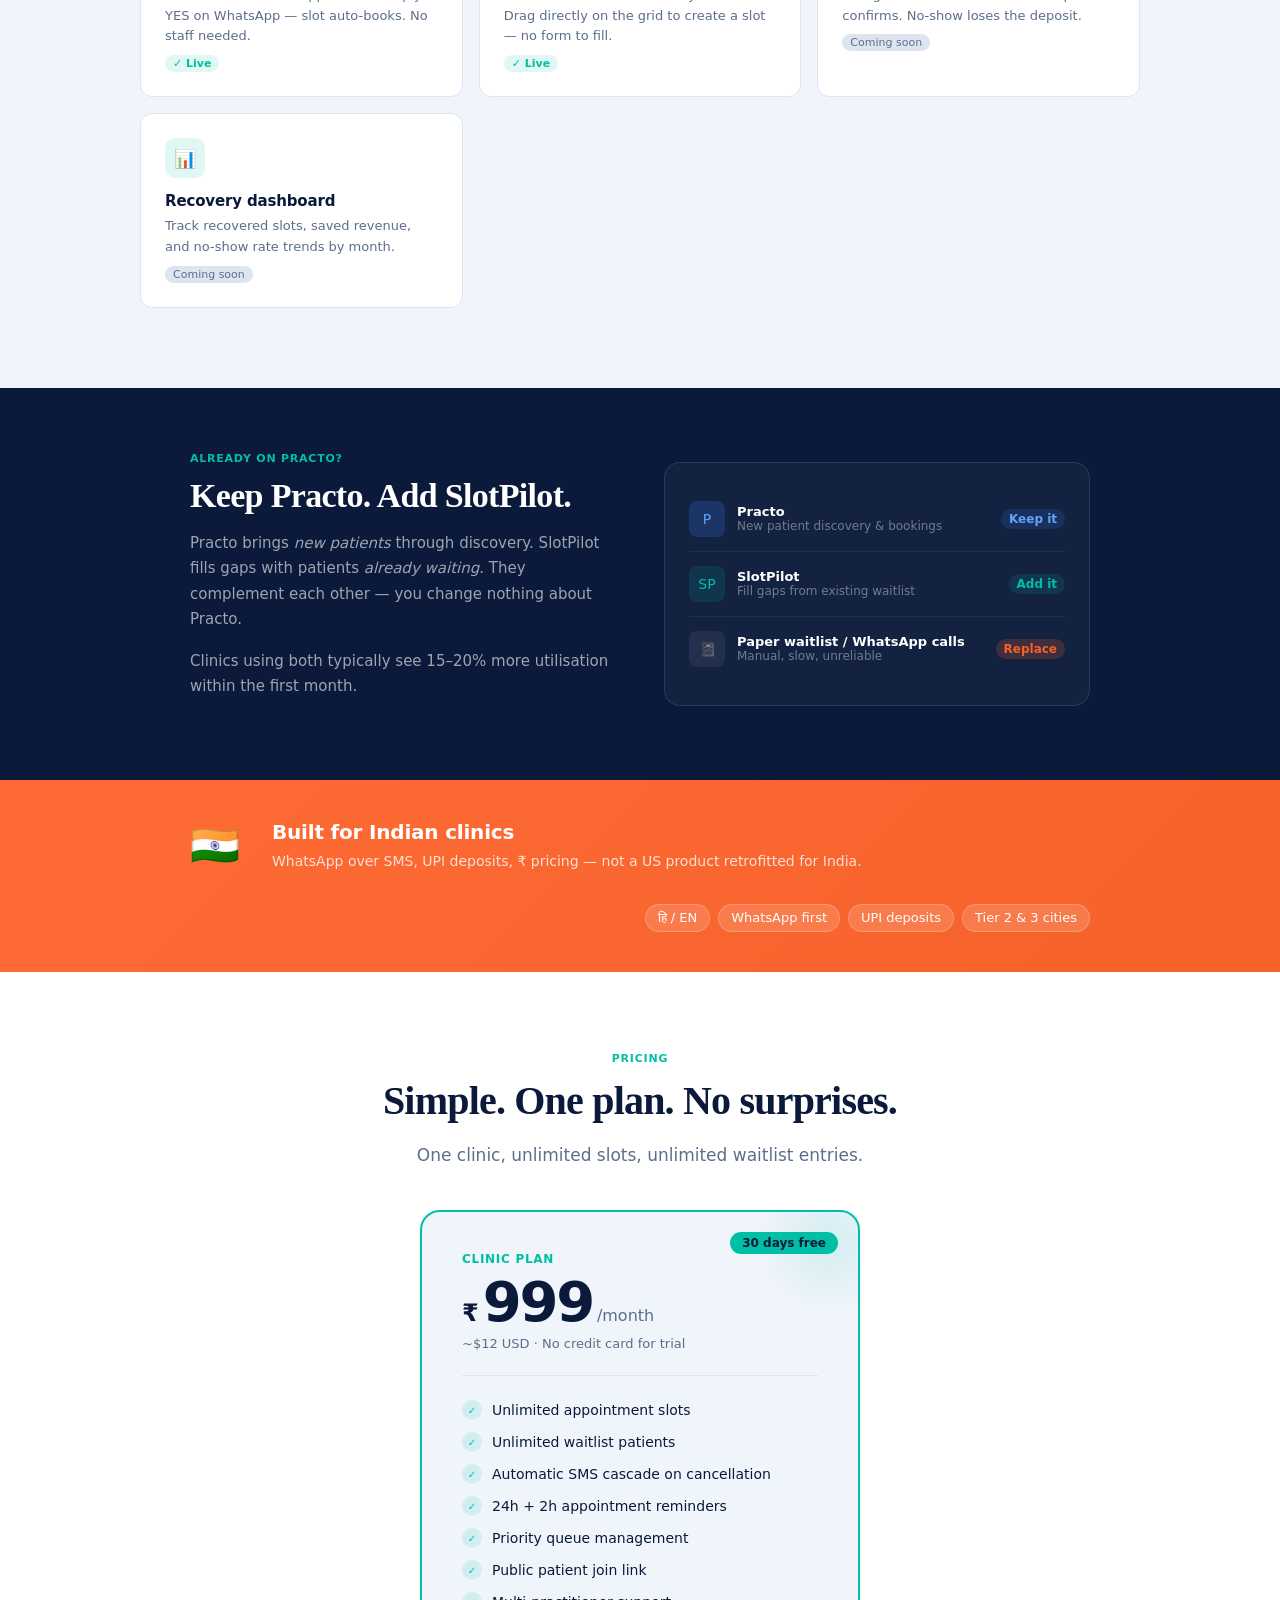
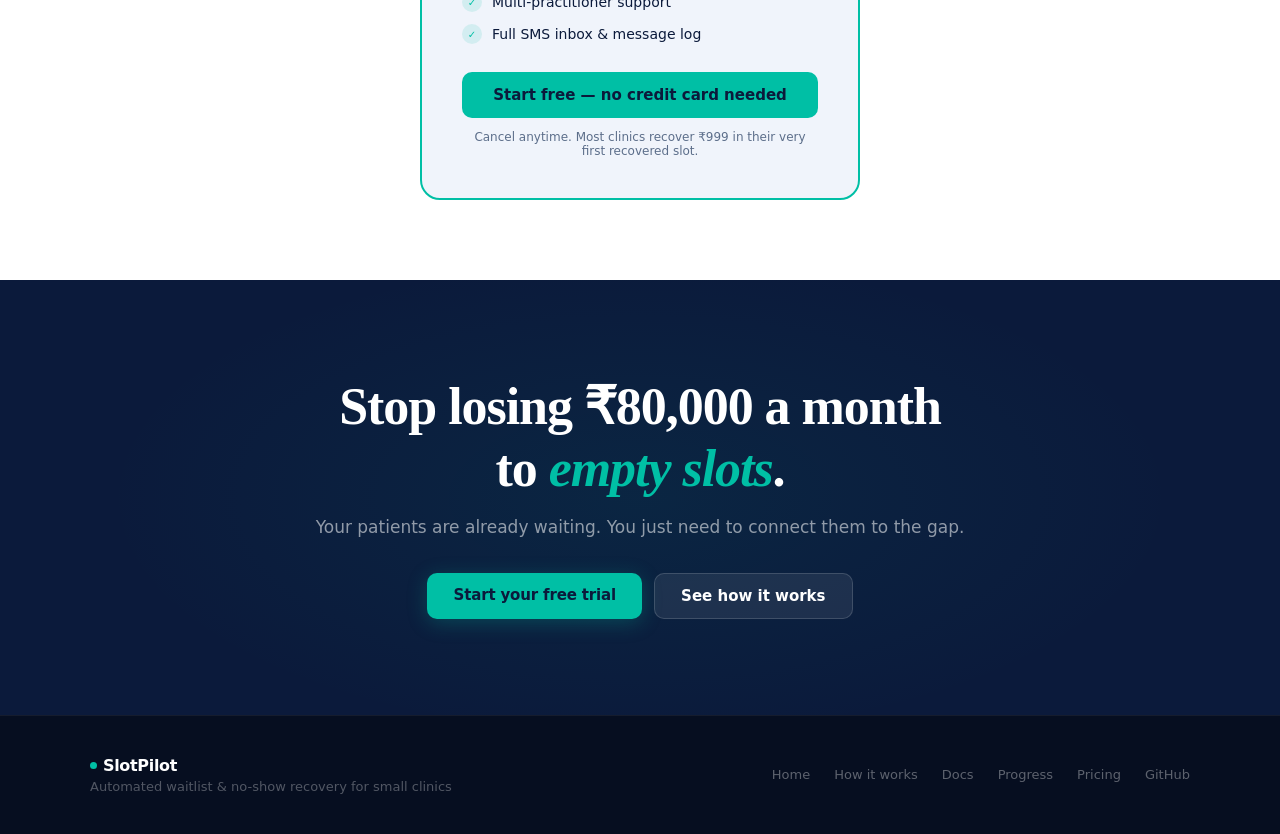
==== commit 7e5c3bbd: "Add progress page and update site to reflect Phase 1 live status - New progress.html: full build log" ====
--- a/index.html
+++ b/index.html
@@ -90,6 +90,7 @@
 .feat-title{font-size:15px;font-weight:700;color:var(--ink);margin-bottom:6px;letter-spacing:-0.01em;}
 .feat-desc{font-size:13px;color:var(--ash);line-height:1.6;}
 .feat-coming{display:inline-block;margin-top:8px;font-size:11px;color:var(--ash);background:var(--border);padding:2px 8px;border-radius:100px;}
+.feat-live{display:inline-block;margin-top:8px;font-size:11px;color:var(--teal);background:var(--teal-t);padding:2px 8px;border-radius:100px;font-weight:600;}
 /* PRACTO */
 .practo-section{background:var(--midnight);padding:64px 5vw;}
 .practo-inner{max-width:900px;margin:0 auto;display:grid;grid-template-columns:1fr 1fr;gap:48px;align-items:center;}
@@ -149,6 +150,7 @@
     <a class="nav-link active" href="index.html" data-i18n="nav.home">Home</a>
     <a class="nav-link" href="how-it-works.html" data-i18n="nav.how">How it works</a>
     <a class="nav-link" href="docs.html" data-i18n="nav.docs">Docs</a>
+    <a class="nav-link" href="progress.html" data-i18n="nav.progress">Progress</a>
     <button class="nav-theme" id="themeBtn" aria-label="Toggle theme">&#9681;</button>
     <div class="lang-picker">
       <button class="lang-trigger" id="langTrigger" aria-haspopup="listbox" aria-label="Select language">EN &#9662;</button>
@@ -156,6 +158,11 @@
         <button class="lang-option active" data-lang="en">English</button>
         <button class="lang-option" data-lang="fr">Français</button>
         <button class="lang-option" data-lang="ro">Română</button>
+        <button class="lang-option" data-lang="de">Deutsch</button>
+        <button class="lang-option" data-lang="es">Español</button>
+        <button class="lang-option" data-lang="it">Italiano</button>
+        <button class="lang-option" data-lang="pt">Português</button>
+        <button class="lang-option" data-lang="ja">日本語</button>
       </div>
     </div>
     <a class="nav-cta" href="#pricing" data-i18n="nav.startFree">Start free &rarr;</a>
@@ -288,7 +295,8 @@
       <div class="feat"><div class="feat-icon">&#8679;</div><div class="feat-title" data-i18n="feat.4.title">Priority queue</div><div class="feat-desc" data-i18n="feat.4.desc">Mark urgent patients as high priority. They jump the queue when a slot opens.</div></div>
       <div class="feat"><div class="feat-icon">&#128279;</div><div class="feat-title" data-i18n="feat.5.title">Public join link</div><div class="feat-desc" data-i18n="feat.5.desc">Shareable link that works on any device. Patients join in 90 seconds, no account needed.</div></div>
       <div class="feat"><div class="feat-icon">&#127973;</div><div class="feat-title" data-i18n="feat.6.title">Multi-practitioner</div><div class="feat-desc" data-i18n="feat.6.desc">Manage slots for multiple doctors or physios. Each slot assigned to the right provider.</div></div>
-      <div class="feat"><div class="feat-icon">&#128172;</div><div class="feat-title" data-i18n="feat.7.title">WhatsApp integration</div><div class="feat-desc" data-i18n="feat.7.desc">Full WhatsApp Business API via MSG91 or Gupshup. Because Indians answer WhatsApp.</div><span class="feat-coming" data-i18n="feat.7.soon">Coming soon</span></div>
+      <div class="feat"><div class="feat-icon">&#128172;</div><div class="feat-title" data-i18n="feat.7.title">WhatsApp integration</div><div class="feat-desc" data-i18n="feat.7.desc">Live via Twilio WhatsApp. Patients reply YES on WhatsApp &mdash; slot auto-books. No staff needed.</div><span class="feat-live" data-i18n="feat.7.live">&#10003;&nbsp;Live</span></div>
+      <div class="feat"><div class="feat-icon">&#9724;</div><div class="feat-title" data-i18n="feat.10.title">Visual calendar</div><div class="feat-desc" data-i18n="feat.10.desc">Week and month view of all your slots. Drag directly on the grid to create a slot &mdash; no form to fill.</div><span class="feat-live" data-i18n="feat.10.live">&#10003;&nbsp;Live</span></div>
       <div class="feat"><div class="feat-icon">&#8377;</div><div class="feat-title" data-i18n="feat.8.title">UPI deposit on confirm</div><div class="feat-desc" data-i18n="feat.8.desc">Charge &#8377;100&ndash;200 when a waitlist patient confirms. No-show loses the deposit.</div><span class="feat-coming" data-i18n="feat.8.soon">Coming soon</span></div>
       <div class="feat"><div class="feat-icon">&#128202;</div><div class="feat-title" data-i18n="feat.9.title">Recovery dashboard</div><div class="feat-desc" data-i18n="feat.9.desc">Track recovered slots, saved revenue, and no-show rate trends by month.</div><span class="feat-coming" data-i18n="feat.9.soon">Coming soon</span></div>
     </div>
@@ -367,6 +375,7 @@
       <a class="footer-link" href="index.html" data-i18n="footer.home">Home</a>
       <a class="footer-link" href="how-it-works.html" data-i18n="footer.how">How it works</a>
       <a class="footer-link" href="docs.html" data-i18n="footer.docs">Docs</a>
+      <a class="footer-link" href="progress.html" data-i18n="footer.progress">Progress</a>
       <a class="footer-link" href="#pricing" data-i18n="footer.pricing">Pricing</a>
       <a class="footer-link" href="https://github.com/hkpritiranjan/slotpilot" target="_blank" rel="noopener" data-i18n="footer.github">GitHub</a>
     </div>
@@ -375,6 +384,11 @@
 <script src="locales/en.js"></script>
 <script src="locales/fr.js"></script>
 <script src="locales/ro.js"></script>
+<script src="locales/de.js"></script>
+<script src="locales/es.js"></script>
+<script src="locales/it.js"></script>
+<script src="locales/pt.js"></script>
+<script src="locales/ja.js"></script>
 <script src="i18n.js"></script>
 <script>
 const nav=document.getElementById('nav');
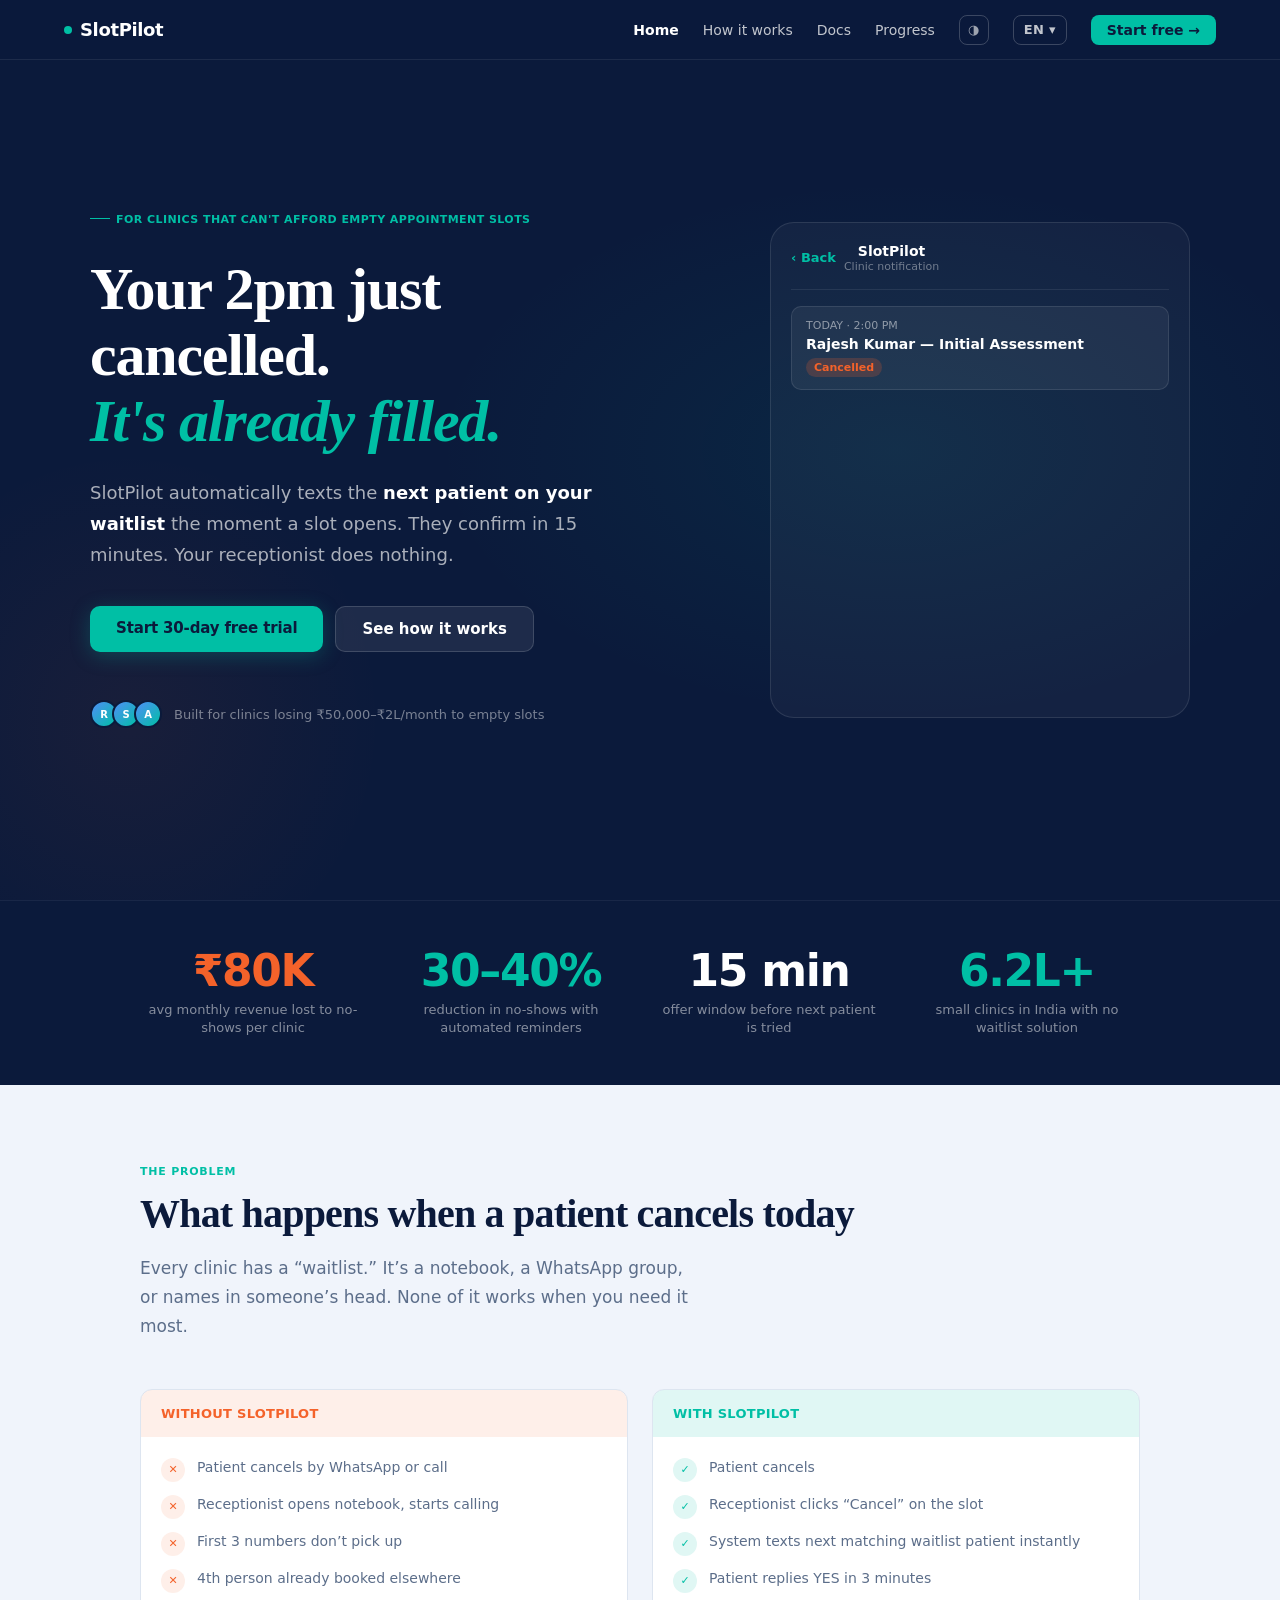
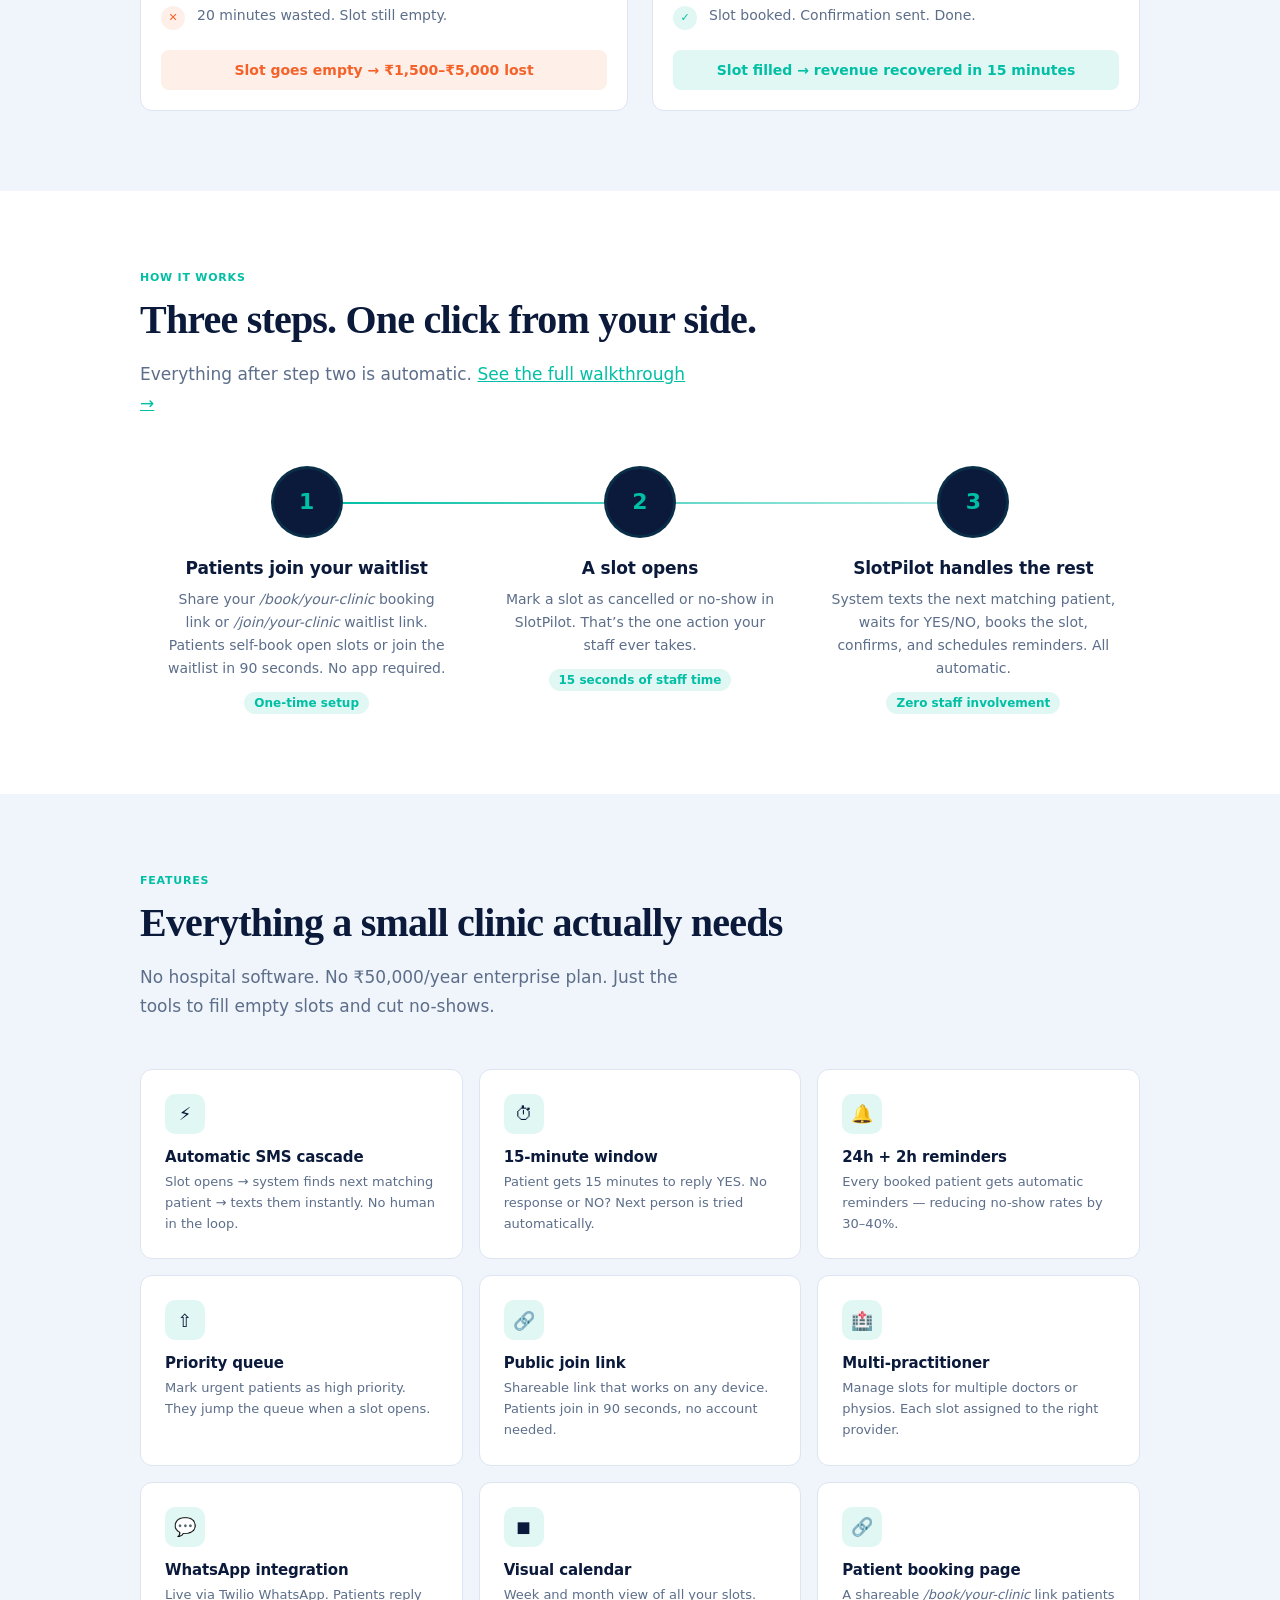
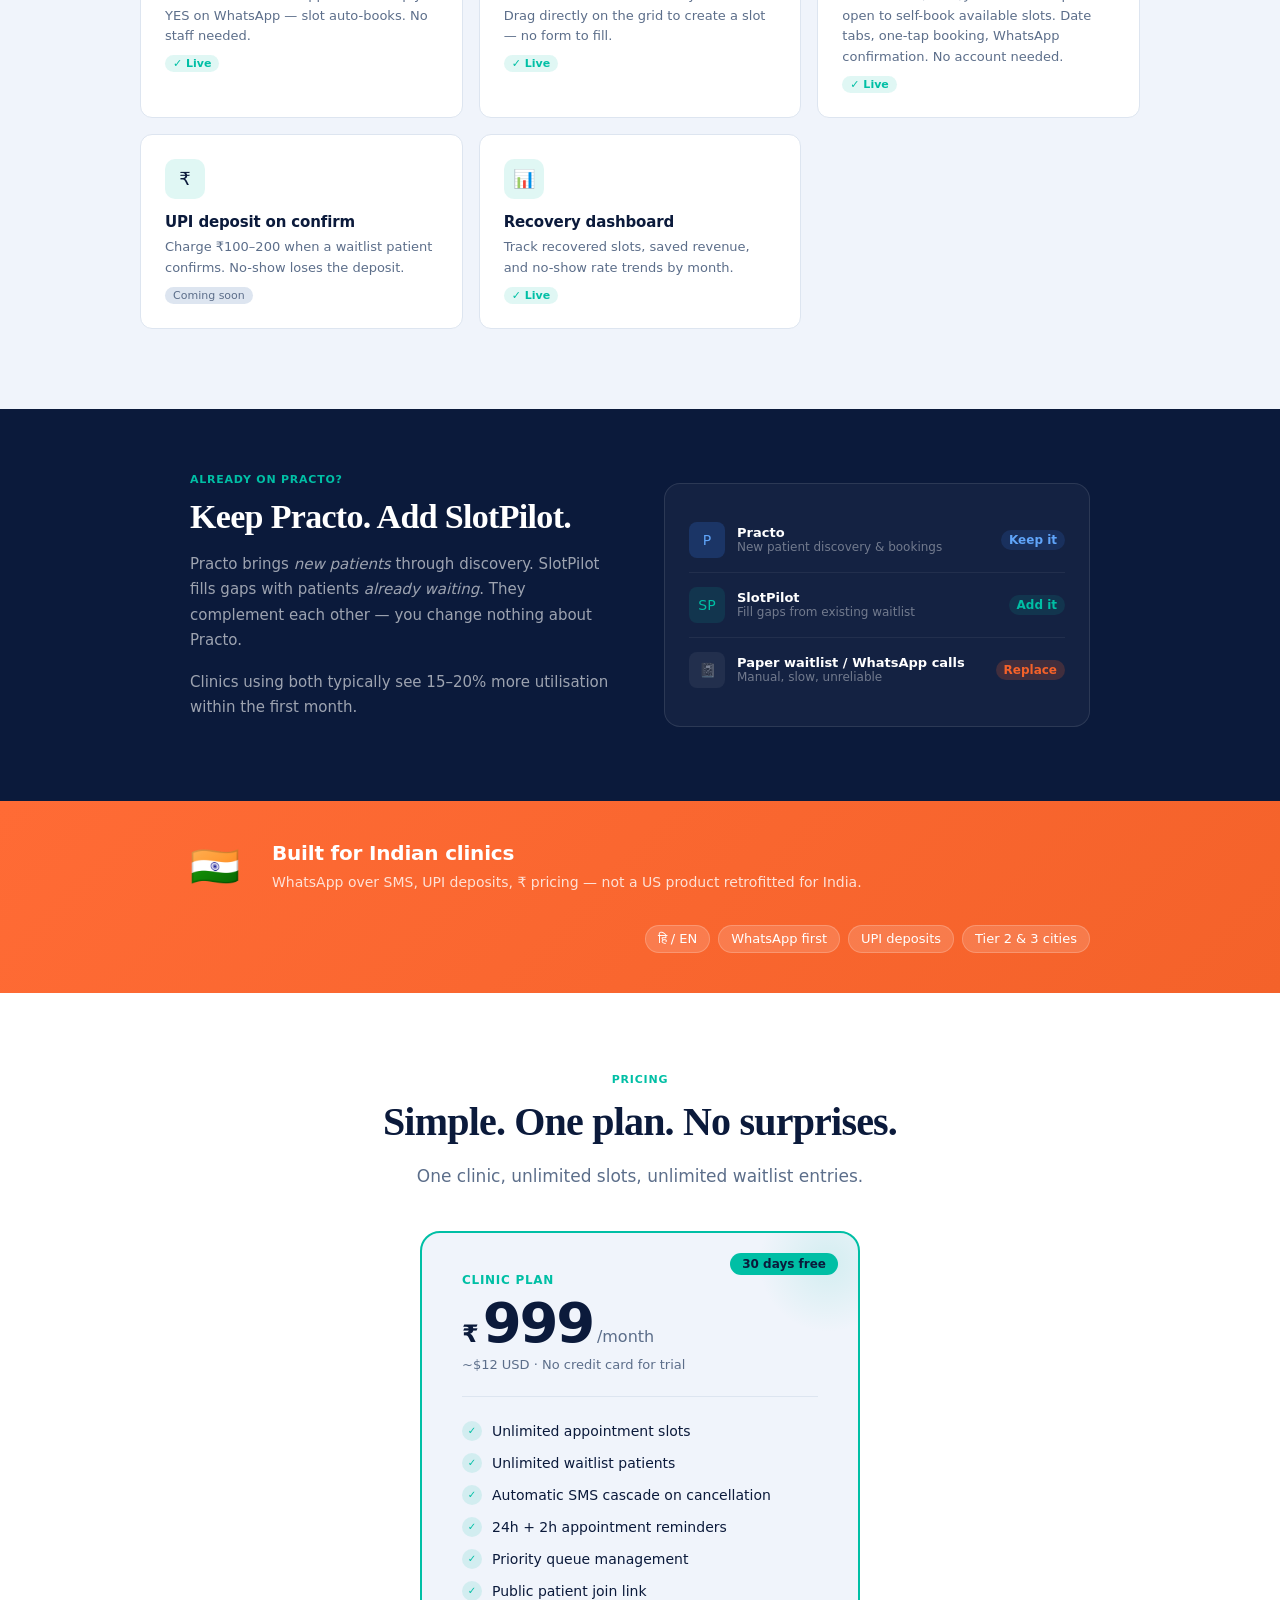
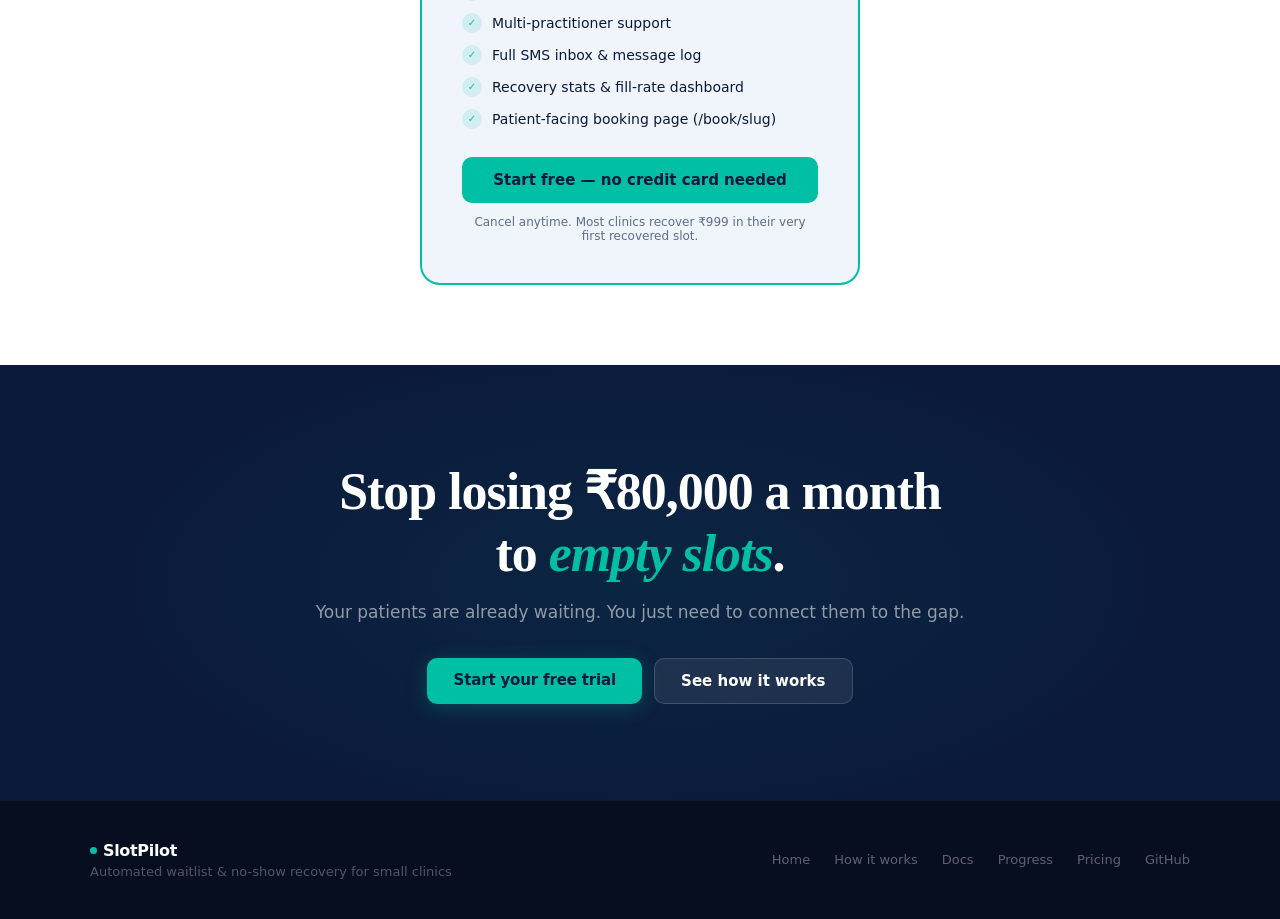
==== commit b412dc7a: "Update marketing site to reflect Phase 2 completion index.html: - Recovery dashboard (feat.9) marked" ====
--- a/index.html
+++ b/index.html
@@ -264,7 +264,7 @@
       <div class="how-step">
         <div class="how-num">1</div>
         <div class="how-title" data-i18n="how.step1.title">Patients join your waitlist</div>
-        <div class="how-desc" data-i18n="how.step1.desc">Share your unique <em>/join/your-clinic</em> link. Patients fill in name, mobile, and appointment type. No app download required.</div>
+        <div class="how-desc" data-i18n="how.step1.desc">Share your <em>/book/your-clinic</em> booking link or <em>/join/your-clinic</em> waitlist link. Patients self-book open slots or join the waitlist in 90 seconds. No app required.</div>
         <span class="how-badge" data-i18n="how.step1.badge">One-time setup</span>
       </div>
       <div class="how-step">
@@ -297,8 +297,9 @@
       <div class="feat"><div class="feat-icon">&#127973;</div><div class="feat-title" data-i18n="feat.6.title">Multi-practitioner</div><div class="feat-desc" data-i18n="feat.6.desc">Manage slots for multiple doctors or physios. Each slot assigned to the right provider.</div></div>
       <div class="feat"><div class="feat-icon">&#128172;</div><div class="feat-title" data-i18n="feat.7.title">WhatsApp integration</div><div class="feat-desc" data-i18n="feat.7.desc">Live via Twilio WhatsApp. Patients reply YES on WhatsApp &mdash; slot auto-books. No staff needed.</div><span class="feat-live" data-i18n="feat.7.live">&#10003;&nbsp;Live</span></div>
       <div class="feat"><div class="feat-icon">&#9724;</div><div class="feat-title" data-i18n="feat.10.title">Visual calendar</div><div class="feat-desc" data-i18n="feat.10.desc">Week and month view of all your slots. Drag directly on the grid to create a slot &mdash; no form to fill.</div><span class="feat-live" data-i18n="feat.10.live">&#10003;&nbsp;Live</span></div>
+      <div class="feat"><div class="feat-icon">&#128279;</div><div class="feat-title" data-i18n="feat.11.title">Patient booking page</div><div class="feat-desc" data-i18n="feat.11.desc">A shareable <em>/book/your-clinic</em> link patients open to see available slots and self-book in seconds. No app download.</div><span class="feat-live" data-i18n="feat.11.live">&#10003;&nbsp;Live</span></div>
       <div class="feat"><div class="feat-icon">&#8377;</div><div class="feat-title" data-i18n="feat.8.title">UPI deposit on confirm</div><div class="feat-desc" data-i18n="feat.8.desc">Charge &#8377;100&ndash;200 when a waitlist patient confirms. No-show loses the deposit.</div><span class="feat-coming" data-i18n="feat.8.soon">Coming soon</span></div>
-      <div class="feat"><div class="feat-icon">&#128202;</div><div class="feat-title" data-i18n="feat.9.title">Recovery dashboard</div><div class="feat-desc" data-i18n="feat.9.desc">Track recovered slots, saved revenue, and no-show rate trends by month.</div><span class="feat-coming" data-i18n="feat.9.soon">Coming soon</span></div>
+      <div class="feat"><div class="feat-icon">&#128202;</div><div class="feat-title" data-i18n="feat.9.title">Recovery dashboard</div><div class="feat-desc" data-i18n="feat.9.desc">Track recovered slots, saved revenue, and no-show rate trends by month.</div><span class="feat-live" data-i18n="feat.9.live">&#10003;&nbsp;Live</span></div>
     </div>
   </div>
 </section>
@@ -352,6 +353,8 @@
         <div class="pf"><div class="pf-check">&#10003;</div><span data-i18n="price.f6">Public patient join link</span></div>
         <div class="pf"><div class="pf-check">&#10003;</div><span data-i18n="price.f7">Multi-practitioner support</span></div>
         <div class="pf"><div class="pf-check">&#10003;</div><span data-i18n="price.f8">Full SMS inbox &amp; message log</span></div>
+        <div class="pf"><div class="pf-check">&#10003;</div><span data-i18n="price.f9">Recovery stats &amp; fill-rate dashboard</span></div>
+        <div class="pf"><div class="pf-check">&#10003;</div><span data-i18n="price.f10">Patient-facing booking page (/book/slug)</span></div>
       </div>
       <a class="btn-full" href="https://github.com/hkpritiranjan/slotpilot" data-i18n="price.btn">Start free &mdash; no credit card needed</a>
       <p class="pricing-note" data-i18n="price.note">Cancel anytime. Most clinics recover &#8377;999 in their very first recovered slot.</p>
